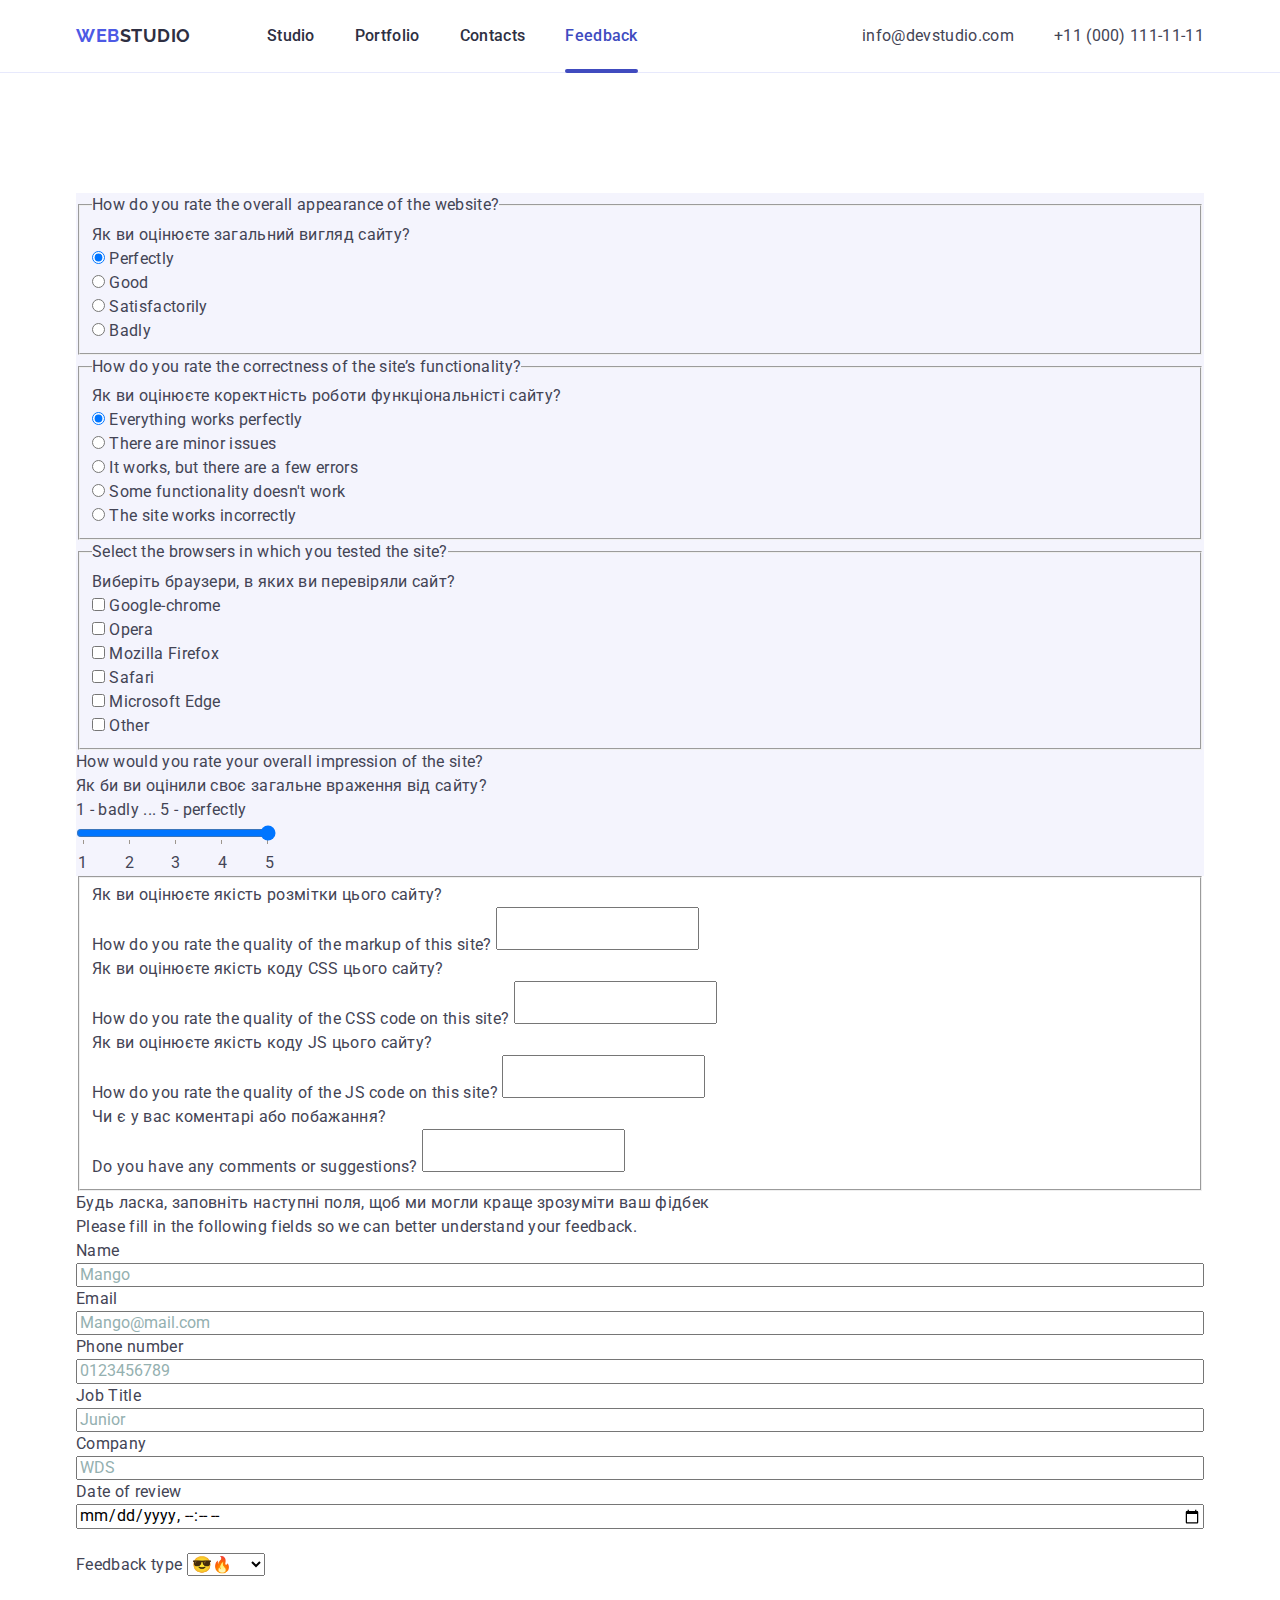
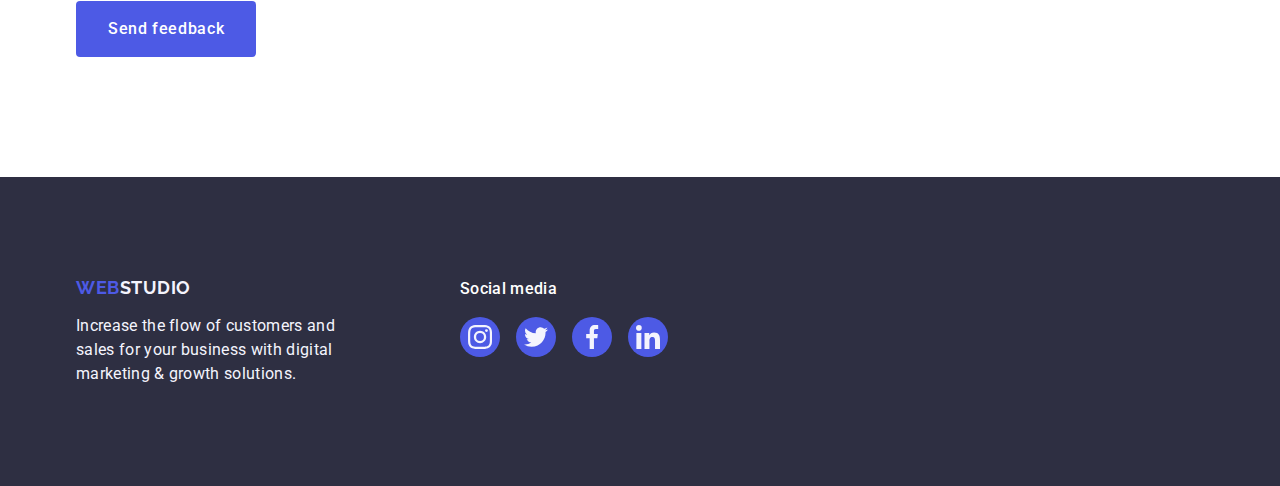
==== feedback.html @ 26a1ebe0 "fix" ====
<!DOCTYPE html>
<html lang="en">

<head>
    <meta charset="UTF-8">
    <meta name="viewport" content="width=device-width, initial-scale=1.0">
    <meta name="description"
        content="Welcome to our web studio, where creativity meets functionality. We specialize in crafting stunning websites, user-friendly interfaces, and effective digital solutions for businesses of all sizes. Let us bring your ideas to life and help you make a powerful impact online. Get in touch with us today!">

    <title>WEBSTUDIO</title>

    <link rel="preconnect" href="https://fonts.googleapis.com">
    <link rel="preconnect" href="https://fonts.gstatic.com" crossorigin>
    <link
        href="https://fonts.googleapis.com/css2?family=Raleway:ital,wght@0,700;1,700&family=Roboto:wght@400;500;700&display=swap"
        rel="stylesheet">

    <link rel="stylesheet" href="https://cdn.jsdelivr.net/npm/modern-normalize@2.0.0/modern-normalize.min.css">
    <link rel="stylesheet" href="./css/common.css">
    <link rel="stylesheet" href="./css/feedback.css">
</head>

<body>
    <div class="page-container">
        <header class="page-header">
            <div class="container">
                <div class="page-header-wrap">
                    <nav class="main-nav">
                        <a href="./index.html" class="link logo">
                            <span class="logo-accent">Web</span>Studio
                        </a>

                        <ul class="list site-nav">
                            <li><a href="./index.html" class="nav-link link ">Studio</a></li>

                            <li><a href="./index.html#portfolio" class="nav-link link">Portfolio</a></li>

                            <li><a href="./index.html#contacts" class="nav-link link">Contacts</a></li>

                            <li><a href="./feedback.html" class="nav-link link current">Feedback</a></li>
                        </ul>
                    </nav>

                    <ul class="list contacts-list">
                        <li>
                            <a href="mailto:info@devstudio.com" target="_blank"
                                class="link contacts-link">info@devstudio.com</a>
                        </li>

                        <li>
                            <a href="tel:+110001111111" target="_blank" class="link contacts-link">+11 (000)
                                111-11-11</a>
                        </li>
                    </ul>
                </div>
            </div>
        </header>

        <main>
            <section class="feedback-section section">
                <div class="container">
                    <h1 class="visually-hidden">Feedback page</h1>

                    <form class="feedback-form" id="feedbackForm">

                        <div class="form-user-experience">
                            <fieldset>
                                <legend class="view-question"> How do you rate the overall appearance of the website?
                                </legend>

                                <p class="view-question">Як ви оцінюєте загальний вигляд сайту?</p>

                                <ul class="list">
                                    <li>
                                        <input type="radio" name="view" id="view-perfectly" value="perfectly" required
                                            checked>
                                        <label for="view-perfectly">Perfectly</label>
                                    </li>

                                    <li>
                                        <input type="radio" name="view" id="view-good" value="good" required>
                                        <label for="view-good">Good</label>
                                    </li>

                                    <li>
                                        <input type="radio" name="view" id="view-satisfactorily" value="satisfactorily"
                                            required>
                                        <label for="view-satisfactorily">Satisfactorily</label>
                                    </li>

                                    <li>
                                        <input type="radio" name="view" id="view-badly" value="badly" required>
                                        <label for="view-badly">Badly</label>
                                    </li>
                                </ul>

                            </fieldset>

                            <fieldset>
                                <legend class="functionality-question">How do you rate the correctness of the site’s
                                    functionality?
                                </legend>

                                <p class="functionality-question">Як ви оцінюєте коректність роботи функціональністі
                                    сайту?
                                </p>

                                <ul class="list">
                                    <li>
                                        <input type="radio" name="functionality" id="functionality-perfectly"
                                            value="perfectly" required checked>
                                        <label for="functionality-perfectly">Everything works perfectly</label>
                                    </li>

                                    <li>
                                        <input type="radio" name="functionality" id="functionality-minor" value="minor"
                                            required>
                                        <label for="functionality-minor">There are minor issues</label>
                                    </li>

                                    <li>
                                        <input type="radio" name="functionality" id="functionality-errors"
                                            value="errors" required>
                                        <label for="functionality-errors">It works, but there are a few errors</label>
                                    </li>

                                    <li>
                                        <input type="radio" name="functionality" id="functionality-incomplete"
                                            value="incomplete" required>
                                        <label for="functionality-incomplete">Some functionality doesn't work</label>
                                    </li>

                                    <li>
                                        <input type="radio" name="functionality" id="functionality-broken"
                                            value="broken" required>
                                        <label for="functionality-broken">The site works incorrectly</label>
                                    </li>
                                </ul>
                            </fieldset>

                            <fieldset>
                                <legend class="browsers">Select the browsers in which you tested the site?</legend>

                                <p class="browsers">Виберіть браузери, в яких ви перевіряли сайт?</p>

                                <ul class="list">
                                    <li>
                                        <input type="checkbox" name="browsers" id="browsers-google-chrome"
                                            value="google-chrome" required>
                                        <label for="browsers-google-chrome">Google-chrome</label>
                                    </li>

                                    <li>
                                        <input type="checkbox" name="browsers" id="browsers-opera" value="opera"
                                            required>
                                        <label for="browsers-opera">Opera</label>
                                    </li>

                                    <li>
                                        <input type="checkbox" name="browsers" id="browsers-mozilla-firefox"
                                            value="mozilla-firefox" required>
                                        <label for="browsers-mozilla-firefox">Mozilla Firefox</label>
                                    </li>

                                    <li>
                                        <input type="checkbox" name="browsers" id="browsers-safari" value="safari"
                                            required>
                                        <label for="browsers-safari">Safari</label>
                                    </li>

                                    <li>
                                        <input type="checkbox" name="browsers" id="browsers-microsoft-edge"
                                            value="microsoft-edge" required>
                                        <label for="browsers-microsoft-edge">Microsoft Edge</label>
                                    </li>

                                    <li>
                                        <input type="checkbox" name="browsers" id="browsers-other" value="other"
                                            required>
                                        <label for="browsers-other">Other</label>
                                    </li>
                                </ul>

                            </fieldset>

                            <div>
                                <p class="functionality-question">How would you rate your overall impression of the
                                    site?
                                </p>

                                <p class="functionality-question">Як би ви оцінили своє загальне враження від сайту?</p>

                                <label for="overall-impression">1 - badly ... 5 - perfectly</label>
                                <div class="overall-impression-box">
                                    <input class="overall-impression-input" type="range" name="overall-impression"
                                        id="overall-impression" min="1" max="5" value="5" step="1"
                                        list="overall-impression-range" required>

                                    <datalist class="overall-impression-list" id="overall-impression-range">
                                        <option value="1" label="1">
                                        <option value="2" label="2">
                                        <option value="3" label="3">
                                        <option value="4" label="4">
                                        <option value="5" label="5">
                                    </datalist>
                                </div>
                            </div>
                        </div>

                        <fieldset>
                            <ul class="list">
                                <li>
                                    <p class="markup-question">Як ви оцінюєте якість розмітки цього сайту?
                                    </p>

                                    <label for="html-quality">How do you rate the quality of the markup of this
                                        site?</label>
                                    <textarea name="html" id="html-quality"></textarea>
                                </li>

                                <li>
                                    <p class="style-question">Як ви оцінюєте якість коду CSS цього сайту?
                                    </p>

                                    <label for="css-quality">How do you rate the quality of the CSS code on this
                                        site?</label>
                                    <textarea name="css" id="css-quality"></textarea>
                                </li>

                                <li>
                                    <p class="js-question">Як ви оцінюєте якість коду JS цього сайту?
                                    </p>

                                    <label for="js-quality">How do you rate the quality of the JS code on this
                                        site?</label>
                                    <textarea name="js" id="js-quality"></textarea>
                                </li>

                                <li>
                                    <p class="comments-question">Чи є у вас коментарі або побажання?
                                    </p>

                                    <label for="comments-quality">Do you have any comments or suggestions?</label>
                                    <textarea name="comments" id="comments-quality"></textarea>
                                </li>
                            </ul>
                        </fieldset>

                        <div class="reviewer-box">
                            <p class="reviewer-title">Будь ласка, заповніть наступні поля, щоб ми могли краще
                                зрозуміти
                                ваш фідбек
                            </p>
                            <p class="reviewer-title">Please fill in the following fields so we can better
                                understand
                                your feedback.
                            </p>

                            <label for="reviewer-name">Name</label>
                            <input type="text" name="reviewer-name" id="reviewer-name" placeholder="Mango" />

                            <label for="reviewer-email">Email</label>
                            <input type="email" name="reviewer-email" id="reviewer-email"
                                placeholder="Mango@mail.com" />

                            <label for="reviewer-phone">Phone number</label>
                            <input type="tel" name="reviewer-phone" id="reviewer-phone" placeholder="0123456789" />

                            <label for="reviewer-job-title">Job Title</label>
                            <input type="text" name="reviewer-job-title" id="reviewer-job-title" placeholder="Junior" />

                            <label for="reviewer-company">Company</label>
                            <input type="text" name="reviewer-company" id="reviewer-company" placeholder="WDS" />

                            <label for="reviewer-date">Date of review</label>
                            <input type="datetime-local" name="reviewer-date" id="reviewer-date" />

                        </div>

                        <br>

                        <div>
                            <label for="feedback-type">Feedback type</label>

                            <select name="feedback-type" id="feedback-type">
                                <optgroup label="perfectly">
                                    <option value="5">😎🔥</option>
                                    <option value="4">😎</option>
                                </optgroup>

                                <optgroup label="neutral">
                                    <option value="3">🤔</option>
                                </optgroup>

                                <optgroup label="badly">
                                    <option value="2">😏</option>
                                    <option value="1">😏👀</option>
                                </optgroup>
                            </select>
                        </div>

                        <br>

                        <button class="button" type="submit">Send feedback</button>
                    </form>

                </div>
            </section>
        </main>

        <footer class="page-footer">
            <div class="container">
                <div class="footer-wrap">

                    <div class="footer-promo">
                        <a href="./index.html" class="link logo logo-inversion">
                            <span class="logo-accent">Web</span>Studio
                        </a>

                        <b class="footer-label">Increase the flow of customers and sales for your business with digital
                            marketing
                            &#38; growth
                            solutions.
                        </b>
                    </div>

                    <div>
                        <p class="footer-subtitle">Social media</p>

                        <ul class="social-links list">
                            <li class="social-item">
                                <a href="https://www.instagram.com/" class="social-link" aria-label="Go to Instagram"
                                    target="_blank" rel="noopener nofollow" title="Go to Instagram">
                                    <span class="visually-hidden">Go to Instagram</span>

                                    <svg width="24" height="24" class="social-icon">
                                        <use href="./imgs/icons.svg#icon-instagram"></use>
                                    </svg>
                                </a>
                            </li>

                            <li class="social-item">
                                <a href="https://x.com/" class="social-link" aria-label="Go to Twitter" target="_blank"
                                    rel="noopener nofollow" title="Go to Twitter">
                                    <span class="visually-hidden">Go to Twitter</span>

                                    <svg width="24" height="24" class="social-icon">
                                        <use href="./imgs/icons.svg#icon-twitter"></use>
                                    </svg>
                                </a>
                            </li>

                            <li class="social-item">
                                <a href="https://www.facebook.com/" class="social-link" aria-label="Go to Facebook"
                                    target="_blank" rel="noopener nofollow" title="Go to Facebook">
                                    <span class="visually-hidden">Go to Facebook</span>

                                    <svg width="24" height="24" class="social-icon">
                                        <use href="./imgs/icons.svg#icon-facebook"></use>
                                    </svg>
                                </a>
                            </li>

                            <li class="social-item">
                                <a href="https://www.linkedin.com/" class="social-link" aria-label="Go to Linkedin"
                                    target="_blank" rel="noopener nofollow" title="Go to Linkedin">
                                    <span class="visually-hidden">Go to Linkedin</span>

                                    <svg width="24" height="24" class="social-icon">
                                        <use href="./imgs/icons.svg#icon-linkedin"></use>
                                    </svg>
                                </a>
                            </li>
                        </ul>
                    </div>
                </div>
            </div>
        </footer>
    </div>

    <script>
        const form = document.getElementById('feedbackForm');

        form.addEventListener('submit', function (event) {
            event.preventDefault();

            const formData = new FormData(form);
            const data = { browsers: [] };


            formData.forEach((value, key) => {
                if (key === "browsers") {
                    data.browsers.push(value)

                    return
                }

                data[key] = value;
            });

            console.log(data);
        });
    </script>

</body>

</html>
---- css/common.css ----
:root {
  --primary-text-color: #434455;
  --secondary-text-color: #2e2f42;
  --light-text-color: #ffffff;
  --light-invercion-text: #f4f4fd;

  --primary-bg-color: #ffffff;
  --secondary-bg-color: #f4f4fd;
  --dark-bg-color: #2e2f42;
  --backdrop-bg: rgba(46, 47, 66, 0.4);
  --modal-bg: #fcfcfc;

  --accent-color: #4d5ae5;
  --accent-color-dark: #404bbf;
  --accent-color-socials: #31d0aa;

  --border-light-color: #e7e9fc;
  --border-slate-color: #8e8f99;

  --overlay-color: rgba(46, 47, 66, 0.7);

  --animation: 300ms ease-in-out;
}

html {
  scroll-behavior: smooth;
}

body {
  background-color: var(--primary-bg-color);

  color: var(--primary-text-color);
  font-family: "Roboto", sans-serif;
  line-height: 1.5;
  letter-spacing: 0.32px;
}

h1,
h2,
h3,
h4,
h5,
h6,
p {
  margin-top: 0;
  margin-bottom: 0;
}

ul,
ol {
  margin-top: 0;
  margin-bottom: 0;
  padding-left: 0;
}

img {
  display: block;
  max-width: 100%;
}

button {
  color: currentColor;

  cursor: pointer;
}

main {
  flex-grow: 1;
}

textarea {
  resize: none;
}

.page-container {
  display: flex;
  flex-direction: column;
  height: 100vh;
}

.visually-hidden {
  position: absolute;
  white-space: nowrap;
  width: 1px;
  height: 1px;
  overflow: hidden;
  border: 0;
  padding: 0;
  clip: rect(0 0 0 0);
  clip-path: inset(50%);
  margin: -1px;
}

.container {
  max-width: 1158px;
  padding-left: 15px;
  padding-right: 15px;
  margin-left: auto;
  margin-right: auto;
}

.section {
  padding-top: 120px;
  padding-bottom: 120px;
}

.list {
  list-style-type: none;
}

.link {
  color: currentColor;
  text-decoration: none;
}

.section-title {
  margin-bottom: 72px;

  color: var(--secondary-text-color);
  text-align: center;
  font-size: 36px;
  font-weight: 700;
  line-height: 1.11;
  letter-spacing: 0.72px;
}

.subtitle {
  margin-bottom: 8px;

  color: var(--secondary-text-color);
  font-size: 20px;
  font-weight: 500;
  line-height: 1.2;
  letter-spacing: 0.4px;
}

.logo {
  font-family: "Raleway", sans-serif;
  font-size: 18px;
  font-weight: 700;
  line-height: 1.17;
  letter-spacing: 0.54px;
  text-transform: uppercase;
}

.logo.logo-inversion {
  color: var(--light-invercion-text);
}

.logo-accent {
  color: var(--accent-color);
}

.button {
  padding: 16px 32px;
  border: none;
  border-radius: 4px;
  min-width: 169px;

  background-color: var(--accent-color);

  color: var(--light-text-color);
  font-weight: 500;
  line-height: 1.5;
  letter-spacing: 0.64px;

  transition: background-color var(--animation);
}

.button:hover,
.button:focus {
  background-color: var(--accent-color-dark);
}

/* header */

.page-header {
  border-bottom: 1px solid var(--border-light-color);
}

.page-header-wrap {
  display: flex;
  align-items: center;
}

.page-header-wrap .link {
  display: block;
  padding-top: 24px;
  padding-bottom: 24px;
}

.main-nav {
  display: flex;
  align-items: center;

  color: var(--secondary-text-color);
  font-weight: 500;
}

.site-nav {
  display: flex;
  gap: 40px;
  margin-left: 76px;
}

.current {
  position: relative;
}

.current::after {
  position: absolute;
  top: calc(100% - 3px);
  left: 0;

  content: "";
  display: inline-block;
  width: 100%;
  height: 4px;

  background-color: var(--accent-color-dark);
  border-radius: 2px;
}

.nav-link {
  transition: color var(--animation);
}

.nav-link:hover,
.nav-link:focus {
  color: var(--accent-color-dark);
}

.nav-link.current {
  color: var(--accent-color-dark);
}

.contacts-list {
  display: flex;
  align-items: center;
  margin-left: auto;
  column-gap: 40px;
}

.contacts-link {
  transition: color var(--animation);
}

.contacts-link:hover,
.contacts-link:focus {
  color: var(--accent-color-dark);
}

/* /header */

/* page-footer */

.page-footer {
  padding-top: 100px;
  padding-bottom: 100px;
  background-color: var(--dark-bg-color);
}

.footer-wrap {
  display: flex;
  column-gap: 120px;
}

.footer-promo {
  display: flex;
  flex-direction: column;
  row-gap: 16px;
  width: 264px;
}

.footer-label {
  color: var(--light-invercion-text);
  font-weight: 400;
}

.footer-subtitle {
  margin-bottom: 16px;

  color: var(--primary-bg-color);
  font-weight: 500;
}

.page-footer .social-links {
  column-gap: 16px;
}

/* /page-footer */

/* social */
.social-links {
  display: flex;
  justify-content: center;
  flex-wrap: wrap;
  gap: 24px;
}

.social-link {
  display: inline-flex;
  justify-content: center;
  align-items: center;
  width: 40px;
  height: 40px;
  border-radius: 50%;

  color: var(--light-invercion-text);

  background-color: var(--accent-color);

  transition: background-color var(--animation);
}

.social-links a.social-link:hover,
.social-links a.social-link:focus {
  background-color: var(--accent-color-socials);
}

.social-icon {
  fill: currentColor;
}

/* /social */

/* backdrop and modal*/
.backdrop {
  position: fixed;
  top: 0;
  left: 0;
  z-index: 100;

  width: 100%;
  height: 100%;

  background: var(--backdrop-bg);

  visibility: hidden;
  pointer-events: none;
  opacity: 0;
  transition: visibility var(--animation), opacity var(--animation);
}

.backdrop.is-open {
  visibility: visible;
  opacity: 1;
  pointer-events: auto;
}

.backdrop.is-open .modal {
  transform: translate(-50%, -50%) scale(1);
}

.modal {
  position: absolute;
  top: 50%;
  left: 50%;

  min-width: 408px;
  /* min-height: 584px; */
  min-height: 90%;
  overflow-y: auto;

  background-color: var(--modal-bg);
  border-radius: 4px;
  box-shadow: 0px 2px 1px 0px rgba(0, 0, 0, 0.2),
    0px 1px 3px 0px rgba(0, 0, 0, 0.12), 0px 1px 1px 0px rgba(0, 0, 0, 0.14);

  transform: translate(-50%, -50%) scale(1.25);
  transition: transform var(--animation);
}

.close-modal-btn {
  position: absolute;
  top: 24px;
  right: 24px;

  display: flex;
  justify-content: center;
  align-items: center;
  padding: 0;
  width: 24px;
  height: 24px;

  border: 1px solid var(--border-light-color);
  border-radius: 50%;
  background-color: rgba(0, 0, 0, 0.1);

  transition: border-color var(--animation), background-color var(--animation),
    fill var(--animation);
}

.close-modal-btn:hover,
.close-modal-btn:focus {
  border-color: transparent;
  background-color: var(--accent-color-dark);
  fill: var(--light-text-color);
}

/* /backdrop and modal*/
---- css/feedback.css ----
.form-user-experience {
  background-color: var(--secondary-bg-color);
}

.overall-impression-box {
  width: 200px;
}

.overall-impression-input {
  display: inline-block;
  width: 100%;
}

.overall-impression-list {
  display: flex;
  width: 100%;
  justify-content: space-between;
}

.reviewer-box {
  display: flex;
  flex-direction: column;
}

.reviewer-box input::placeholder {
  color: rgb(148, 176, 176);
}
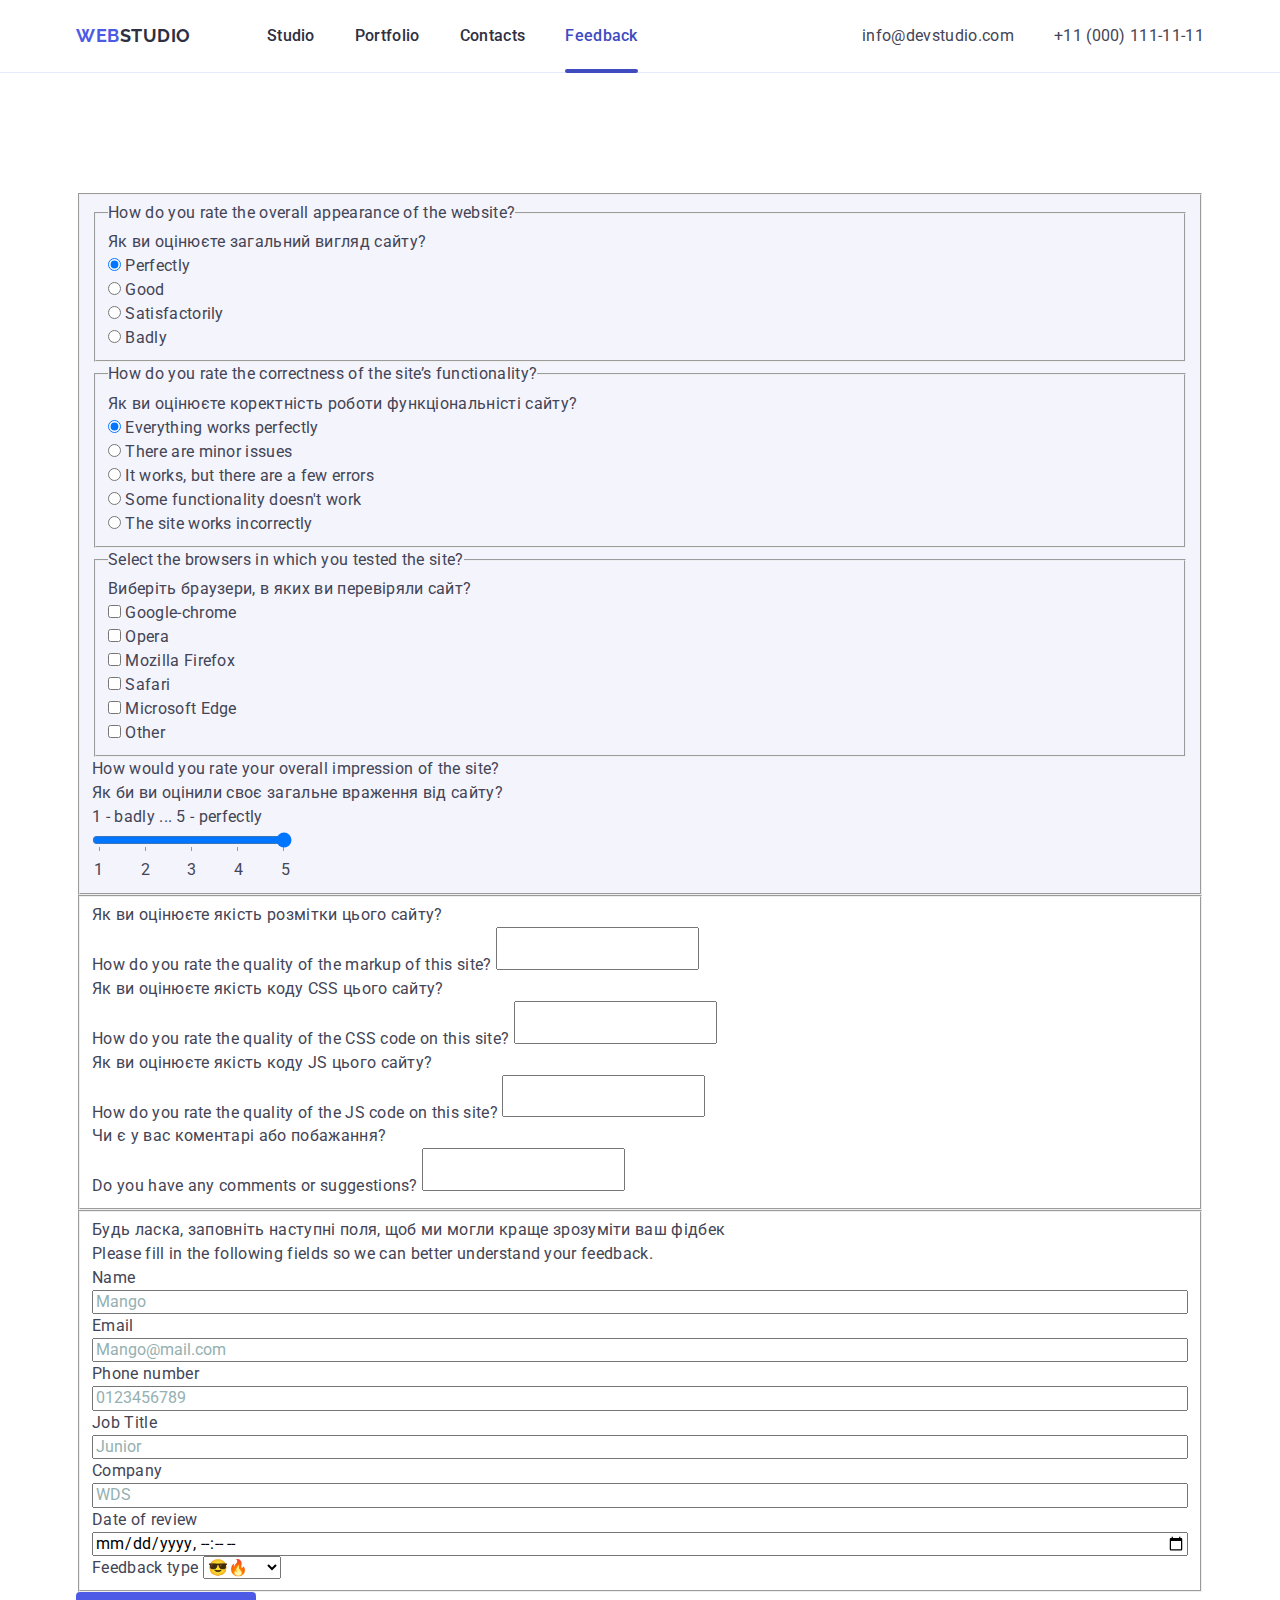
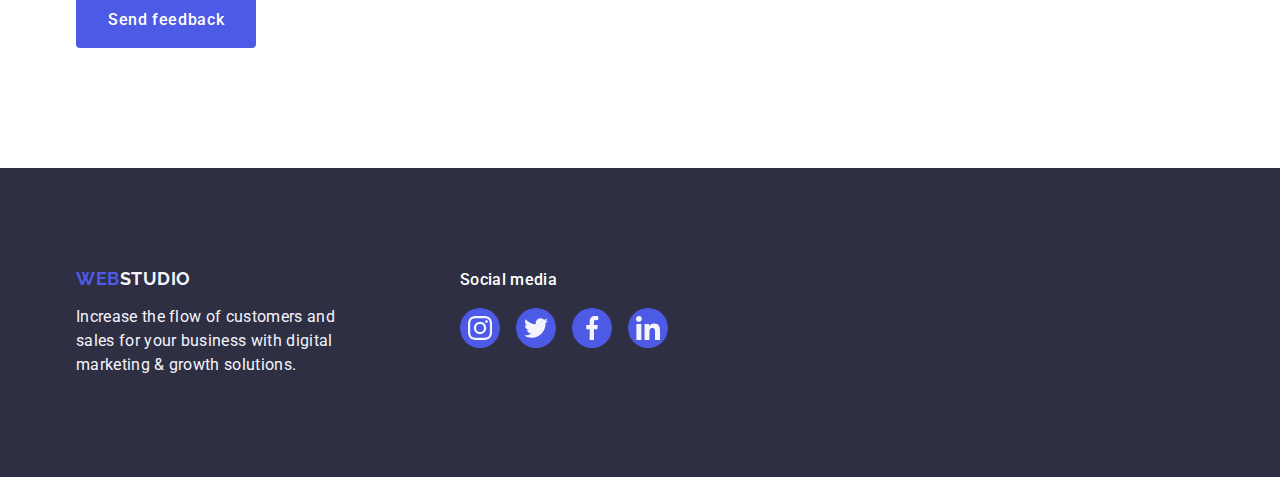
==== commit c1f76d64: "add fieldset" ====
--- a/feedback.html
+++ b/feedback.html
@@ -63,7 +63,7 @@
 
                     <form class="feedback-form" id="feedbackForm">
 
-                        <div class="form-user-experience">
+                        <fieldset class="form-user-experience">
                             <fieldset>
                                 <legend class="view-question"> How do you rate the overall appearance of the website?
                                 </legend>
@@ -194,7 +194,7 @@
                                 <div class="overall-impression-box">
                                     <input class="overall-impression-input" type="range" name="overall-impression"
                                         id="overall-impression" min="1" max="5" value="5" step="1"
-                                        list="overall-impression-range" required>
+                                        list="overall-impression-range">
 
                                     <datalist class="overall-impression-list" id="overall-impression-range">
                                         <option value="1" label="1">
@@ -205,9 +205,9 @@
                                     </datalist>
                                 </div>
                             </div>
-                        </div>
-
-                        <fieldset>
+                        </fieldset>
+
+                        <fieldset class="form-technical-experience">
                             <ul class="list">
                                 <li>
                                     <p class="markup-question">Як ви оцінюєте якість розмітки цього сайту?
@@ -246,60 +246,59 @@
                             </ul>
                         </fieldset>
 
-                        <div class="reviewer-box">
-                            <p class="reviewer-title">Будь ласка, заповніть наступні поля, щоб ми могли краще
-                                зрозуміти
-                                ваш фідбек
-                            </p>
-                            <p class="reviewer-title">Please fill in the following fields so we can better
-                                understand
-                                your feedback.
-                            </p>
-
-                            <label for="reviewer-name">Name</label>
-                            <input type="text" name="reviewer-name" id="reviewer-name" placeholder="Mango" />
-
-                            <label for="reviewer-email">Email</label>
-                            <input type="email" name="reviewer-email" id="reviewer-email"
-                                placeholder="Mango@mail.com" />
-
-                            <label for="reviewer-phone">Phone number</label>
-                            <input type="tel" name="reviewer-phone" id="reviewer-phone" placeholder="0123456789" />
-
-                            <label for="reviewer-job-title">Job Title</label>
-                            <input type="text" name="reviewer-job-title" id="reviewer-job-title" placeholder="Junior" />
-
-                            <label for="reviewer-company">Company</label>
-                            <input type="text" name="reviewer-company" id="reviewer-company" placeholder="WDS" />
-
-                            <label for="reviewer-date">Date of review</label>
-                            <input type="datetime-local" name="reviewer-date" id="reviewer-date" />
-
-                        </div>
-
-                        <br>
-
-                        <div>
-                            <label for="feedback-type">Feedback type</label>
-
-                            <select name="feedback-type" id="feedback-type">
-                                <optgroup label="perfectly">
-                                    <option value="5">😎🔥</option>
-                                    <option value="4">😎</option>
-                                </optgroup>
-
-                                <optgroup label="neutral">
-                                    <option value="3">🤔</option>
-                                </optgroup>
-
-                                <optgroup label="badly">
-                                    <option value="2">😏</option>
-                                    <option value="1">😏👀</option>
-                                </optgroup>
-                            </select>
-                        </div>
-
-                        <br>
+                        <fieldset class="form-contact-info">
+                            <div class="reviewer-box">
+                                <p class="reviewer-title">Будь ласка, заповніть наступні поля, щоб ми могли краще
+                                    зрозуміти
+                                    ваш фідбек
+                                </p>
+                                <p class="reviewer-title">Please fill in the following fields so we can better
+                                    understand
+                                    your feedback.
+                                </p>
+
+                                <label for="reviewer-name">Name</label>
+                                <input type="text" name="reviewer-name" id="reviewer-name" placeholder="Mango" />
+
+                                <label for="reviewer-email">Email</label>
+                                <input type="email" name="reviewer-email" id="reviewer-email"
+                                    placeholder="Mango@mail.com" />
+
+                                <label for="reviewer-phone">Phone number</label>
+                                <input type="tel" name="reviewer-phone" id="reviewer-phone" placeholder="0123456789" />
+
+                                <label for="reviewer-job-title">Job Title</label>
+                                <input type="text" name="reviewer-job-title" id="reviewer-job-title"
+                                    placeholder="Junior" />
+
+                                <label for="reviewer-company">Company</label>
+                                <input type="text" name="reviewer-company" id="reviewer-company" placeholder="WDS" />
+
+                                <label for="reviewer-date">Date of review</label>
+                                <input type="datetime-local" name="reviewer-date" id="reviewer-date" />
+
+                            </div>
+
+                            <div>
+                                <label for="feedback-type">Feedback type</label>
+
+                                <select name="feedback-type" id="feedback-type">
+                                    <optgroup label="perfectly">
+                                        <option value="5">😎🔥</option>
+                                        <option value="4">😎</option>
+                                    </optgroup>
+
+                                    <optgroup label="neutral">
+                                        <option value="3">🤔</option>
+                                    </optgroup>
+
+                                    <optgroup label="badly">
+                                        <option value="2">😏</option>
+                                        <option value="1">😏👀</option>
+                                    </optgroup>
+                                </select>
+                            </div>
+                        </fieldset>
 
                         <button class="button" type="submit">Send feedback</button>
                     </form>
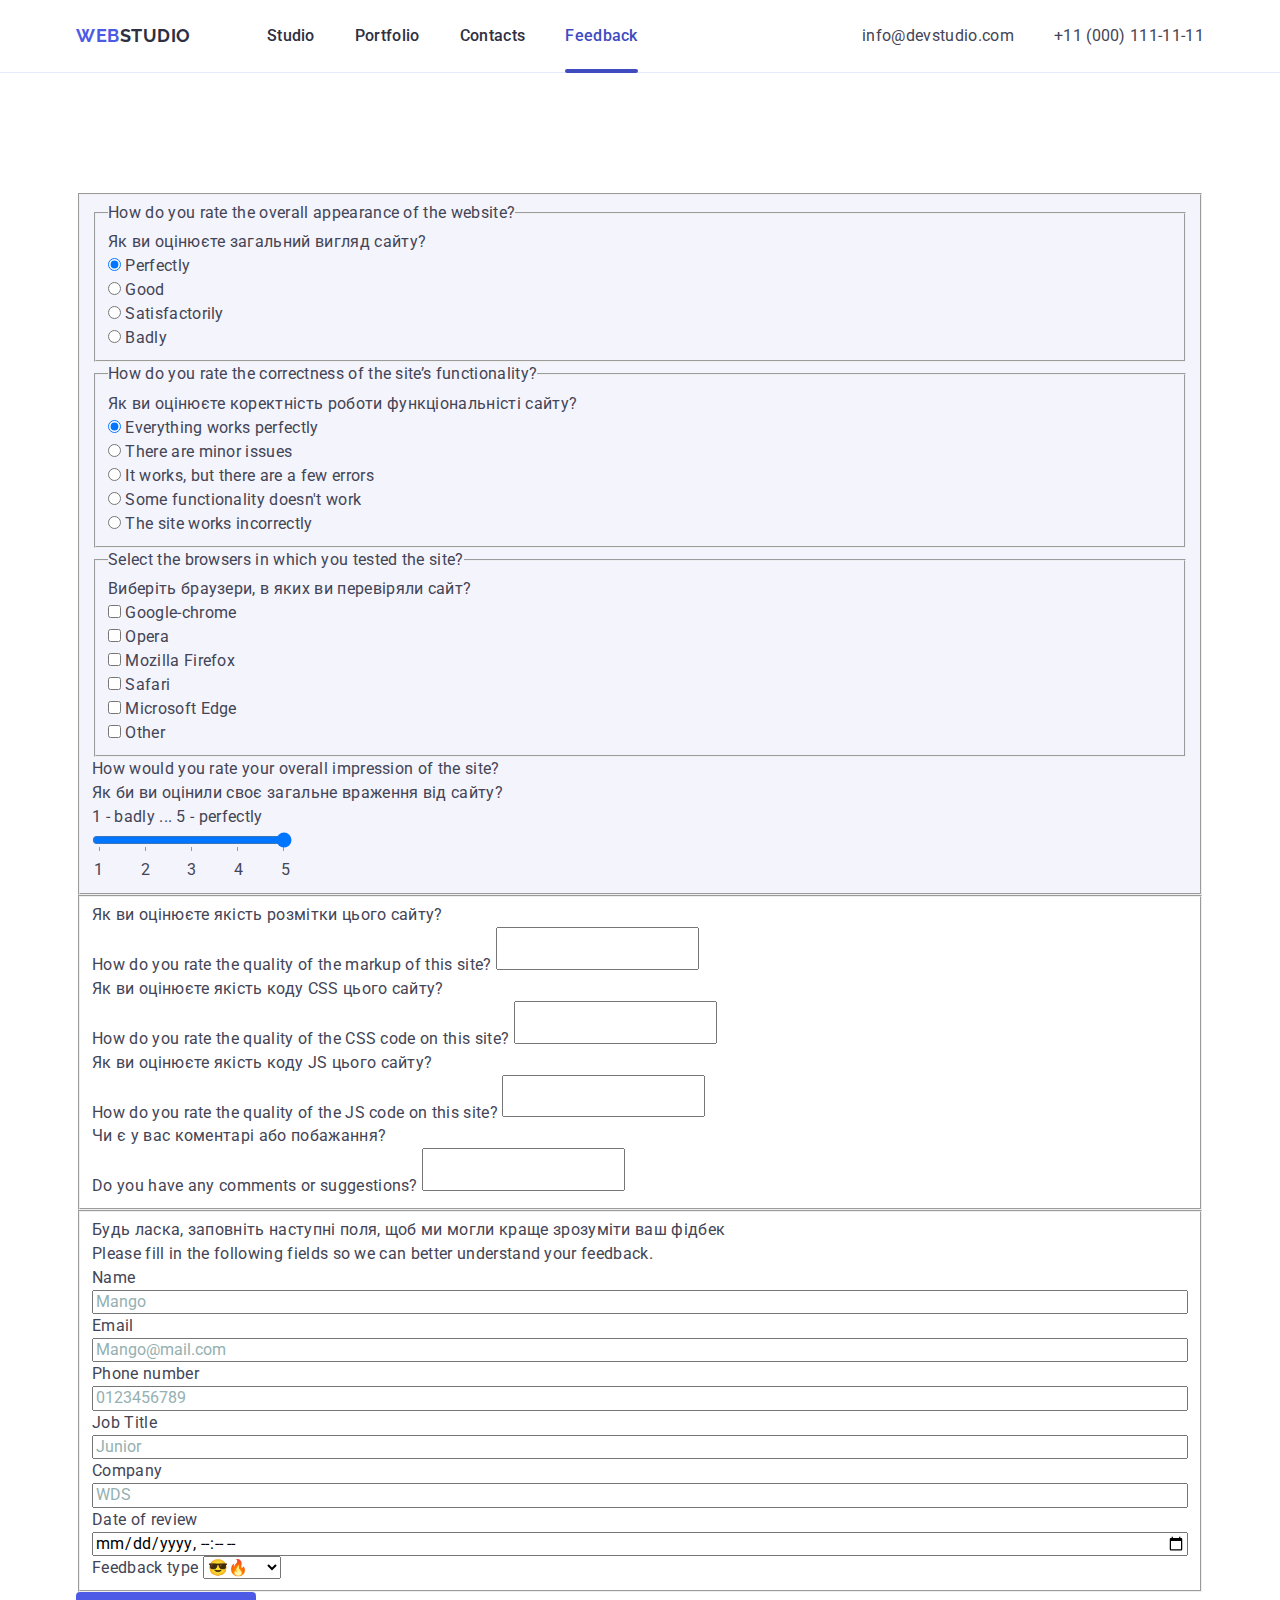
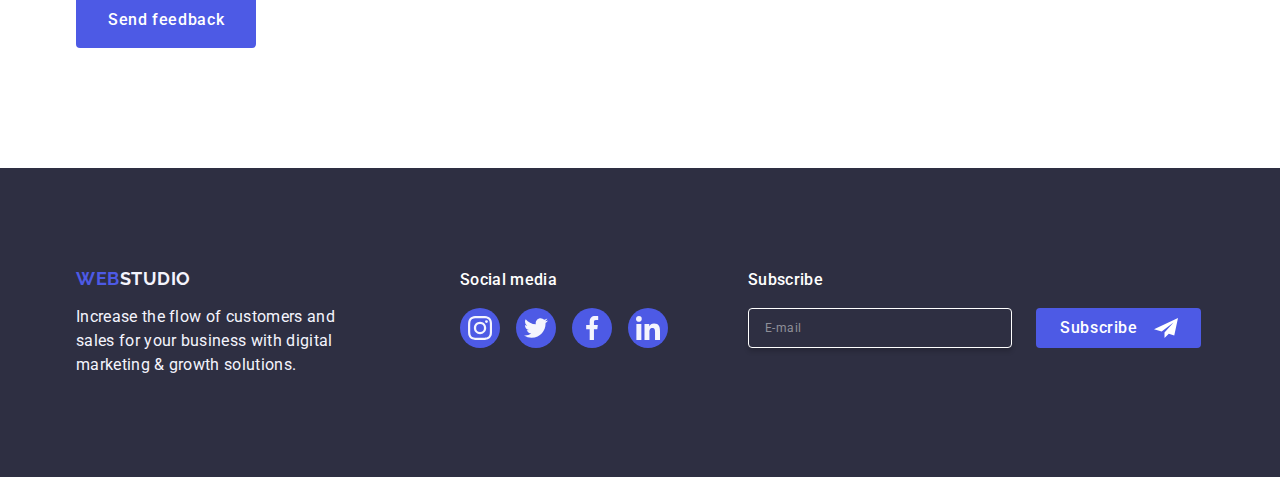
==== commit f12f2723: "add subscribe" ====
--- a/feedback.html
+++ b/feedback.html
@@ -62,7 +62,6 @@
                     <h1 class="visually-hidden">Feedback page</h1>
 
                     <form class="feedback-form" id="feedbackForm">
-
                         <fieldset class="form-user-experience">
                             <fieldset>
                                 <legend class="view-question"> How do you rate the overall appearance of the website?
@@ -302,7 +301,6 @@
 
                         <button class="button" type="submit">Send feedback</button>
                     </form>
-
                 </div>
             </section>
         </main>
@@ -310,7 +308,6 @@
         <footer class="page-footer">
             <div class="container">
                 <div class="footer-wrap">
-
                     <div class="footer-promo">
                         <a href="./index.html" class="link logo logo-inversion">
                             <span class="logo-accent">Web</span>Studio
@@ -323,7 +320,7 @@
                         </b>
                     </div>
 
-                    <div>
+                    <div class="footer-social">
                         <p class="footer-subtitle">Social media</p>
 
                         <ul class="social-links list">
@@ -372,6 +369,21 @@
                             </li>
                         </ul>
                     </div>
+
+                    <div class="footer-subscribe">
+                        <p class="footer-subtitle">Subscribe</p>
+
+                        <form name="subscribe-form" class="subscribe-form">
+                            <input type="email" class="subscribe-input" placeholder="E-mail">
+
+                            <button type="submit" class="button subscribe-btn">Subscribe
+                                <svg class="subscribe-icon" width="24" height="24">
+                                    <use href="./imgs/icons.svg#icon-arrow"></use>
+                                </svg>
+                            </button>
+                        </form>
+
+                    </div>
                 </div>
             </div>
         </footer>
--- a/css/common.css
+++ b/css/common.css
@@ -3,6 +3,7 @@
   --secondary-text-color: #2e2f42;
   --light-text-color: #ffffff;
   --light-invercion-text: #f4f4fd;
+  --slate-text-color: #8e8f99;
 
   --primary-bg-color: #ffffff;
   --secondary-bg-color: #f4f4fd;
@@ -16,10 +17,11 @@
 
   --border-light-color: #e7e9fc;
   --border-slate-color: #8e8f99;
+  --border-dark: rgba(46, 47, 66, 0.4);
 
   --overlay-color: rgba(46, 47, 66, 0.7);
 
-  --animation: 300ms ease-in-out;
+  --animation: 250ms cubic-bezier(0.4, 0, 0.2, 1);
 }
 
 html {
@@ -262,7 +264,6 @@
 
 .footer-wrap {
   display: flex;
-  column-gap: 120px;
 }
 
 .footer-promo {
@@ -270,6 +271,7 @@
   flex-direction: column;
   row-gap: 16px;
   width: 264px;
+  margin-right: 120px;
 }
 
 .footer-label {
@@ -284,8 +286,50 @@
   font-weight: 500;
 }
 
+.footer-social {
+  margin-right: 80px;
+}
+
 .page-footer .social-links {
   column-gap: 16px;
+}
+
+.subscribe-form {
+  display: flex;
+  column-gap: 24px;
+}
+
+.subscribe-input {
+  width: 264px;
+  height: 40px;
+  padding: 8px 16px;
+  border-radius: 4px;
+  border: 1px solid var(--light-text-color);
+
+  color: var(--light-text-color);
+  font-size: 12px;
+  line-height: 2;
+  letter-spacing: 0.48px;
+
+  background-color: var(--dark-bg-color);
+  box-shadow: 0px 4px 4px 0px rgba(0, 0, 0, 0.15);
+}
+
+.subscribe-input::placeholder {
+  color: var(--slate-text-color);
+}
+
+.subscribe-btn {
+  display: flex;
+  align-items: center;
+  column-gap: 16px;
+  padding: 8px 24px;
+  width: 165px;
+  min-width: auto;
+}
+
+.subscribe-icon {
+  flex-shrink: 0;
 }
 
 /* /page-footer */
@@ -357,9 +401,9 @@
   top: 50%;
   left: 50%;
 
-  min-width: 408px;
-  /* min-height: 584px; */
-  min-height: 90%;
+  padding: 72px 24px 24px;
+  max-width: 408px;
+  max-height: 90%;
   overflow-y: auto;
 
   background-color: var(--modal-bg);
@@ -383,7 +427,7 @@
   width: 24px;
   height: 24px;
 
-  border: 1px solid var(--border-light-color);
+  border: 1px solid var(--border-slate-color);
   border-radius: 50%;
   background-color: rgba(0, 0, 0, 0.1);
 
@@ -399,3 +443,165 @@
 }
 
 /* /backdrop and modal*/
+
+/* order form*/
+
+.order-form-title {
+  display: inline-block;
+  width: 100%;
+  margin-bottom: 16px;
+
+  color: var(--secondary-text-color);
+  text-align: center;
+  font-weight: 500;
+}
+
+.order-form {
+  display: flex;
+  flex-direction: column;
+}
+
+.order-inputs-box {
+  margin-bottom: 16px;
+}
+
+.form-label-box {
+  display: block;
+
+  color: var(--slate-text-color);
+  font-size: 12px;
+  line-height: 1.17;
+  letter-spacing: 0.48px;
+}
+
+.form-label-box:not(:last-child) {
+  margin-bottom: 8px;
+}
+
+.form-label {
+  display: inline-block;
+  margin-bottom: 4px;
+}
+
+.form-input {
+  display: flex;
+  flex-direction: column;
+
+  padding: 8px 16px 8px 38px;
+  width: 100%;
+  height: 40px;
+  border-radius: 4px;
+  border: 1px solid var(--border-dark);
+
+  transition: border-color var(--animation), color var(--animation);
+}
+
+.form-textarea {
+  display: flex;
+  flex-direction: column;
+  padding: 8px 16px;
+  width: 100%;
+  height: 120px;
+
+  line-height: 1.17;
+  letter-spacing: 0.48px;
+
+  border-radius: 4px;
+  border: 1px solid var(--border-dark);
+
+  resize: none;
+
+  transition: border-color var(--animation), color var(--animation);
+}
+
+.form-textarea::placeholder {
+  color: var(--backdrop-bg);
+}
+
+.form-input:focus,
+.form-textarea:focus {
+  outline: none;
+  border-color: var(--accent-color);
+
+  color: var(--accent-color);
+}
+
+.input-wrap {
+  position: relative;
+
+  display: block;
+}
+
+.order-form-icon {
+  position: absolute;
+  top: 50%;
+  left: 16px;
+  transform: translateY(-50%);
+
+  fill: currentColor;
+
+  transition: color var(--animation);
+}
+
+.form-input:focus ~ .order-form-icon {
+  color: var(--accent-color);
+}
+
+.policy-label {
+  display: flex;
+  align-items: center;
+  margin-bottom: 24px;
+
+  color: var(--slate-text-color);
+  font-size: 12px;
+  line-height: 1.17;
+  letter-spacing: 0.48px;
+}
+
+.policy-input {
+  position: absolute;
+  appearance: none;
+}
+
+.policy-checkbox {
+  flex-shrink: 0;
+  margin-right: 8px;
+
+  width: 16px;
+  height: 16px;
+  border: 1px solid var(--border-dark);
+  border-radius: 2px;
+}
+
+.policy-checkbox-icon {
+  display: none;
+
+  fill: var(--light-text-color);
+}
+
+.policy-input:checked + .policy-checkbox > .policy-checkbox-icon {
+  display: block;
+}
+
+.policy-input:checked + .policy-checkbox {
+  border: transparent;
+  background-color: #404bbf;
+}
+
+.policy-input:focus + .policy-checkbox {
+  box-shadow: 0 0 0 2px rgba(0, 0, 255, 0.5);
+}
+
+.policy-link {
+  color: var(--accent-color);
+  font-size: 12px;
+  line-height: 1.33;
+  text-decoration-line: underline;
+}
+
+.order-submit-btn {
+  align-self: center;
+  width: 169px;
+}
+
+/* /order form*/
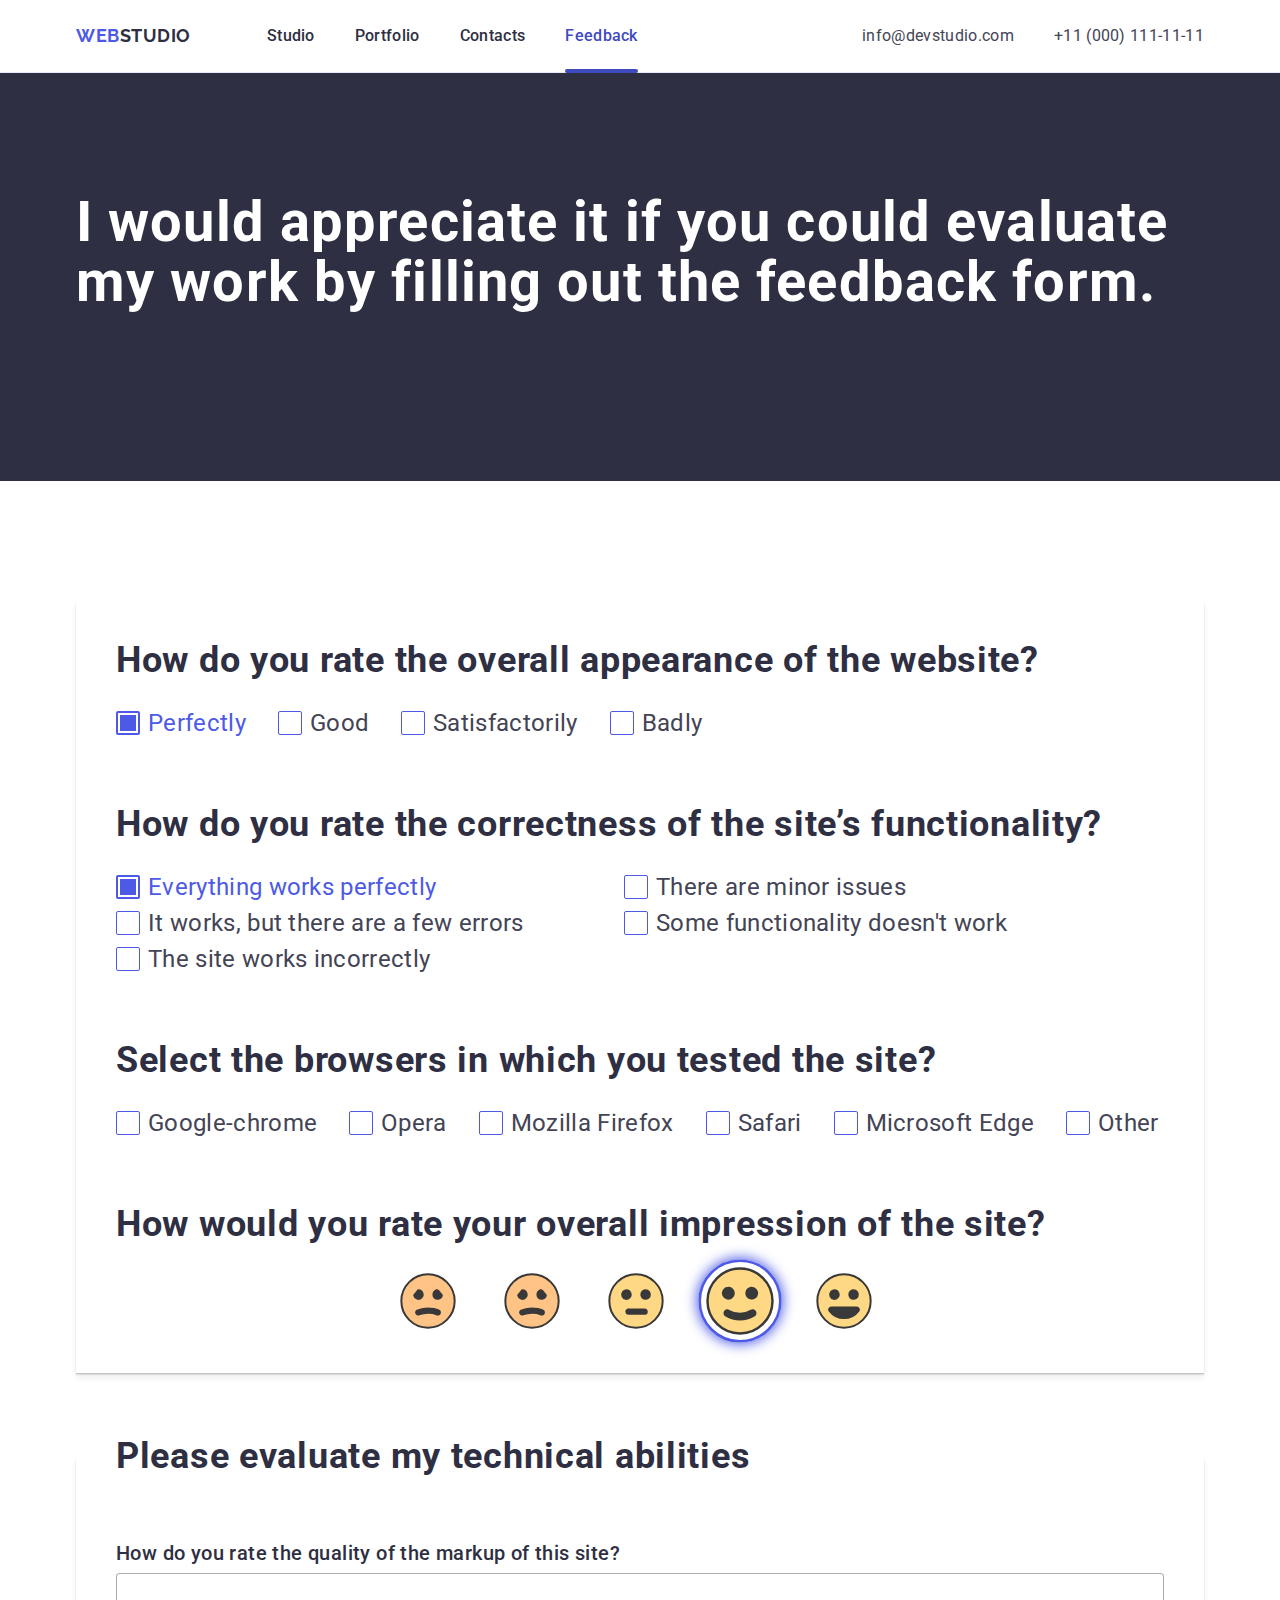
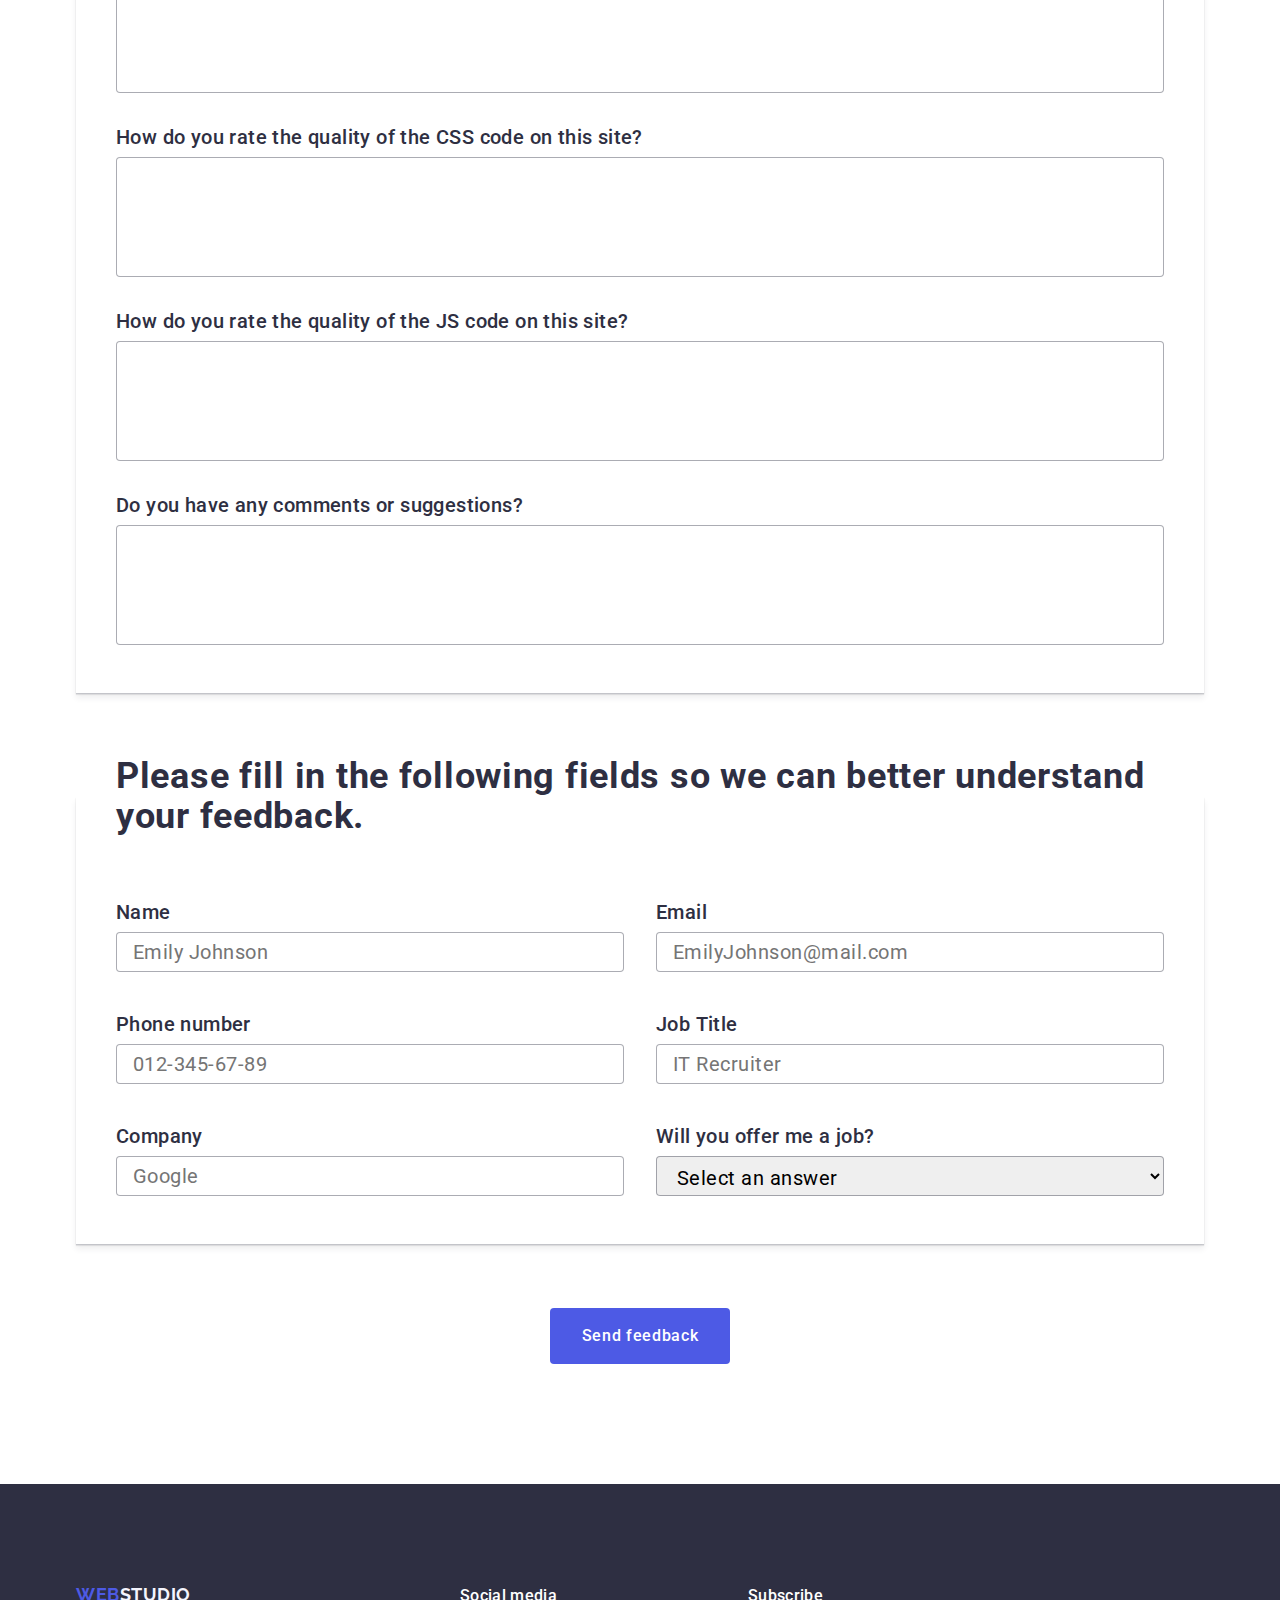
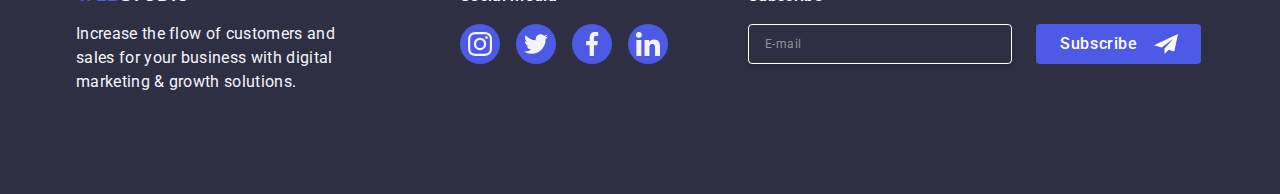
==== commit b62dc159: "add feedback form" ====
--- a/feedback.html
+++ b/feedback.html
@@ -57,249 +57,415 @@
         </header>
 
         <main>
+
             <section class="feedback-section section">
                 <div class="container">
-                    <h1 class="visually-hidden">Feedback page</h1>
+                    <h1 class="main-title">I would appreciate it if you could evaluate my work by
+                        filling out the
+                        feedback form.</h1>
+                </div>
+            </section>
+
+            <section class="feedback-form-section section">
+                <div class="container">
 
                     <form class="feedback-form" id="feedbackForm">
-                        <fieldset class="form-user-experience">
-                            <fieldset>
-                                <legend class="view-question"> How do you rate the overall appearance of the website?
+                        <fieldset class="feedback-user-experience fieldset-reset">
+                            <fieldset class="fieldset-reset fieldset-view">
+                                <!-- <p>Як ви оцінюєте загальний вигляд сайту?</p> -->
+                                <legend class="site-view-title section-title form-section-title"> How do you rate the
+                                    overall appearance of
+                                    the
+                                    website?
                                 </legend>
 
-                                <p class="view-question">Як ви оцінюєте загальний вигляд сайту?</p>
-
-                                <ul class="list">
-                                    <li>
-                                        <input type="radio" name="view" id="view-perfectly" value="perfectly" required
-                                            checked>
-                                        <label for="view-perfectly">Perfectly</label>
-                                    </li>
-
-                                    <li>
-                                        <input type="radio" name="view" id="view-good" value="good" required>
-                                        <label for="view-good">Good</label>
-                                    </li>
-
-                                    <li>
-                                        <input type="radio" name="view" id="view-satisfactorily" value="satisfactorily"
-                                            required>
-                                        <label for="view-satisfactorily">Satisfactorily</label>
-                                    </li>
-
-                                    <li>
-                                        <input type="radio" name="view" id="view-badly" value="badly" required>
-                                        <label for="view-badly">Badly</label>
+                                <ul class="site-view-list list">
+                                    <li>
+                                        <label class="site-view-wrap">
+                                            <input class="native-radio native-input-reset" type="radio" name="view"
+                                                value="perfectly" required checked>
+
+                                            <span class="radio-btn"></span>
+
+                                            <span class="site-view-label">Perfectly</span>
+                                        </label>
+                                    </li>
+
+                                    <li>
+                                        <label class="site-view-wrap">
+                                            <input class="native-radio native-input-reset" type="radio" name="view"
+                                                value="good" required>
+
+                                            <span class="radio-btn"></span>
+
+                                            <span class="site-view-label">Good</span>
+                                        </label>
+                                    </li>
+
+                                    <li>
+                                        <label class="site-view-wrap">
+                                            <input class="native-radio native-input-reset" type="radio" name="view"
+                                                value="satisfactorily" required>
+
+                                            <span class="radio-btn"></span>
+
+                                            <span class="site-view-label">Satisfactorily</span>
+                                        </label>
+                                    </li>
+
+                                    <li>
+                                        <label class="site-view-wrap">
+                                            <input class="native-radio native-input-reset" type="radio" name="view"
+                                                value="badly" required>
+
+                                            <span class="radio-btn"></span>
+
+                                            <span class="site-view-label">Badly</span>
+                                        </label>
                                     </li>
                                 </ul>
 
                             </fieldset>
 
-                            <fieldset>
-                                <legend class="functionality-question">How do you rate the correctness of the site’s
+                            <fieldset class="fieldset-reset fieldset-view">
+                                <!-- <p class="functionality-question">Як ви оцінюєте коректність роботи функціональністі
+                                    сайту?
+                                </p> -->
+                                <legend class="functionality-question section-title form-section-title">How do you rate
+                                    the correctness of
+                                    the site’s
                                     functionality?
                                 </legend>
 
-                                <p class="functionality-question">Як ви оцінюєте коректність роботи функціональністі
-                                    сайту?
-                                </p>
-
-                                <ul class="list">
-                                    <li>
-                                        <input type="radio" name="functionality" id="functionality-perfectly"
-                                            value="perfectly" required checked>
-                                        <label for="functionality-perfectly">Everything works perfectly</label>
-                                    </li>
-
-                                    <li>
-                                        <input type="radio" name="functionality" id="functionality-minor" value="minor"
-                                            required>
-                                        <label for="functionality-minor">There are minor issues</label>
-                                    </li>
-
-                                    <li>
-                                        <input type="radio" name="functionality" id="functionality-errors"
-                                            value="errors" required>
-                                        <label for="functionality-errors">It works, but there are a few errors</label>
-                                    </li>
-
-                                    <li>
-                                        <input type="radio" name="functionality" id="functionality-incomplete"
-                                            value="incomplete" required>
-                                        <label for="functionality-incomplete">Some functionality doesn't work</label>
-                                    </li>
-
-                                    <li>
-                                        <input type="radio" name="functionality" id="functionality-broken"
-                                            value="broken" required>
-                                        <label for="functionality-broken">The site works incorrectly</label>
+                                <ul class="site-view-list site-view-list-cols list">
+                                    <li>
+                                        <label class="site-view-wrap">
+                                            <input class="native-radio native-input-reset" type="radio"
+                                                name="functionality" value="perfectly" required checked>
+
+                                            <span class="radio-btn"></span>
+
+                                            <span class="site-view-label">Everything works perfectly</span>
+                                        </label>
+                                    </li>
+
+                                    <li>
+                                        <label class="site-view-wrap">
+                                            <input class="native-radio native-input-reset" type="radio"
+                                                name="functionality" value="minor" required>
+
+                                            <span class="radio-btn"></span>
+
+                                            <span class="site-view-label">There are minor issues</span>
+                                        </label>
+                                    </li>
+
+                                    <li>
+                                        <label class="site-view-wrap">
+                                            <input class="native-radio native-input-reset" type="radio"
+                                                name="functionality" value="errors" required>
+
+                                            <span class="radio-btn"></span>
+
+                                            <span class="site-view-label">It works, but there are a few errors</span>
+                                        </label>
+                                    </li>
+
+                                    <li>
+                                        <label class="site-view-wrap">
+                                            <input class="native-radio native-input-reset" type="radio"
+                                                name="functionality" value="incomplete" required>
+
+                                            <span class="radio-btn"></span>
+
+                                            <span class="site-view-label">Some functionality doesn't work</span>
+                                        </label>
+                                    </li>
+
+                                    <li>
+                                        <label class="site-view-wrap">
+                                            <input class="native-radio native-input-reset" type="radio"
+                                                name="functionality" value="broken" required>
+
+                                            <span class="radio-btn"></span>
+
+                                            <span class="site-view-label">The site works incorrectly</span>
+                                        </label>
                                     </li>
                                 </ul>
                             </fieldset>
 
-                            <fieldset>
-                                <legend class="browsers">Select the browsers in which you tested the site?</legend>
-
-                                <p class="browsers">Виберіть браузери, в яких ви перевіряли сайт?</p>
-
-                                <ul class="list">
-                                    <li>
-                                        <input type="checkbox" name="browsers" id="browsers-google-chrome"
-                                            value="google-chrome" required>
-                                        <label for="browsers-google-chrome">Google-chrome</label>
-                                    </li>
-
-                                    <li>
-                                        <input type="checkbox" name="browsers" id="browsers-opera" value="opera"
-                                            required>
-                                        <label for="browsers-opera">Opera</label>
-                                    </li>
-
-                                    <li>
-                                        <input type="checkbox" name="browsers" id="browsers-mozilla-firefox"
-                                            value="mozilla-firefox" required>
-                                        <label for="browsers-mozilla-firefox">Mozilla Firefox</label>
-                                    </li>
-
-                                    <li>
-                                        <input type="checkbox" name="browsers" id="browsers-safari" value="safari"
-                                            required>
-                                        <label for="browsers-safari">Safari</label>
-                                    </li>
-
-                                    <li>
-                                        <input type="checkbox" name="browsers" id="browsers-microsoft-edge"
-                                            value="microsoft-edge" required>
-                                        <label for="browsers-microsoft-edge">Microsoft Edge</label>
-                                    </li>
-
-                                    <li>
-                                        <input type="checkbox" name="browsers" id="browsers-other" value="other"
-                                            required>
-                                        <label for="browsers-other">Other</label>
+                            <fieldset class="fieldset-reset fieldset-view">
+                                <!-- <p class="browsers">Виберіть браузери, в яких ви перевіряли сайт?</p> -->
+                                <legend class="browsers section-title form-section-title">Select the browsers in which
+                                    you tested the site?
+                                </legend>
+
+                                <ul class="site-view-list list">
+
+                                    <li>
+                                        <label class="site-view-wrap">
+                                            <input class="native-checkbox native-input-reset" type="checkbox"
+                                                name="browsers" value="google-chrome">
+
+                                            <svg class="checkbox" width="16" height="16">
+                                                <use class="checkbox-icon" href="./imgs/icons.svg#icon-checkmark"></use>
+                                            </svg>
+
+                                            <span class="site-view-label">Google-chrome</span>
+                                        </label>
+                                    </li>
+
+                                    <li>
+                                        <label class="site-view-wrap">
+                                            <input class="native-checkbox native-input-reset" type="checkbox"
+                                                name="browsers" value="opera">
+
+                                            <svg class="checkbox" width="16" height="16">
+                                                <use class="checkbox-icon" href="./imgs/icons.svg#icon-checkmark"></use>
+                                            </svg>
+
+                                            <span class="site-view-label">Opera</span>
+                                        </label>
+                                    </li>
+
+                                    <li>
+                                        <label class="site-view-wrap">
+                                            <input class="native-checkbox native-input-reset" type="checkbox"
+                                                name="browsers" value="mozilla-firefox">
+
+                                            <svg class="checkbox" width="16" height="16">
+                                                <use class="checkbox-icon" href="./imgs/icons.svg#icon-checkmark"></use>
+                                            </svg>
+
+                                            <span class="site-view-label">Mozilla Firefox</span>
+                                        </label>
+                                    </li>
+
+                                    <li>
+                                        <label class="site-view-wrap">
+                                            <input class="native-checkbox native-input-reset" type="checkbox"
+                                                name="browsers" value="safari">
+
+                                            <svg class="checkbox" width="16" height="16">
+                                                <use class="checkbox-icon" href="./imgs/icons.svg#icon-checkmark"></use>
+                                            </svg>
+
+                                            <span class="site-view-label">Safari</span>
+                                        </label>
+                                    </li>
+
+                                    <li>
+                                        <label class="site-view-wrap">
+                                            <input class="native-checkbox native-input-reset" type="checkbox"
+                                                name="browsers" value="microsoft-edge">
+
+                                            <svg class="checkbox" width="16" height="16">
+                                                <use class="checkbox-icon" href="./imgs/icons.svg#icon-checkmark"></use>
+                                            </svg>
+
+                                            <span class="site-view-label">Microsoft Edge</span>
+                                        </label>
+                                    </li>
+
+                                    <li>
+                                        <label class="site-view-wrap">
+                                            <input class="native-checkbox native-input-reset" type="checkbox"
+                                                name="browsers" value="other">
+
+                                            <svg class="checkbox" width="16" height="16">
+                                                <use class="checkbox-icon" href="./imgs/icons.svg#icon-checkmark"></use>
+                                            </svg>
+
+                                            <span class="site-view-label">Other</span>
+                                        </label>
                                     </li>
                                 </ul>
-
                             </fieldset>
 
-                            <div>
-                                <p class="functionality-question">How would you rate your overall impression of the
+                            <fieldset class="fieldset-reset fieldset-view">
+                                <!-- <p class="functionality-question">Як би ви оцінили своє загальне враження від сайту?</p> -->
+                                <legend class="section-title form-section-title">How would you rate your overall
+                                    impression
+                                    of the
                                     site?
-                                </p>
-
-                                <p class="functionality-question">Як би ви оцінили своє загальне враження від сайту?</p>
-
-                                <label for="overall-impression">1 - badly ... 5 - perfectly</label>
-                                <div class="overall-impression-box">
-                                    <input class="overall-impression-input" type="range" name="overall-impression"
-                                        id="overall-impression" min="1" max="5" value="5" step="1"
-                                        list="overall-impression-range">
-
-                                    <datalist class="overall-impression-list" id="overall-impression-range">
-                                        <option value="1" label="1">
-                                        <option value="2" label="2">
-                                        <option value="3" label="3">
-                                        <option value="4" label="4">
-                                        <option value="5" label="5">
-                                    </datalist>
-                                </div>
-                            </div>
+                                </legend>
+
+                                <ul class="site-view-list site-view-list-smiles list">
+                                    <li>
+                                        <label class="site-view-wrap">
+                                            <input class="native-radio native-input-reset" type="radio" name="rating"
+                                                value="1" required>
+
+                                            <svg class="radio-smile" width="32" height="32">
+                                                <use href="./imgs/icons.svg#icon-one"></use>
+                                            </svg>
+                                        </label>
+                                    </li>
+
+                                    <li>
+                                        <label class="site-view-wrap">
+                                            <input class="native-radio native-input-reset" type="radio" name="rating"
+                                                value="2" required>
+
+                                            <svg class="radio-smile" width="32" height="32">
+                                                <use href="./imgs/icons.svg#icon-two"></use>
+                                            </svg>
+                                        </label>
+                                    </li>
+
+                                    <li>
+                                        <label class="site-view-wrap">
+                                            <input class="native-radio native-input-reset" type="radio" name="rating"
+                                                value="3" required>
+
+                                            <svg class="radio-smile" width="32" height="32">
+                                                <use href="./imgs/icons.svg#icon-three"></use>
+                                            </svg>
+                                        </label>
+                                    </li>
+
+                                    <li>
+                                        <label class="site-view-wrap">
+                                            <input class="native-radio native-input-reset" type="radio" name="rating"
+                                                value="4" required checked>
+
+                                            <svg class="radio-smile" width="32" height="32">
+                                                <use href="./imgs/icons.svg#icon-four"></use>
+                                            </svg>
+
+                                        </label>
+                                    </li>
+
+                                    <li>
+                                        <label class="site-view-wrap">
+                                            <input class="native-radio native-input-reset" type="radio" name="rating"
+                                                value="5" required>
+
+                                            <svg class="radio-smile" width="32" height="32">
+                                                <use href="./imgs/icons.svg#icon-five"></use>
+                                            </svg>
+
+                                        </label>
+                                    </li>
+                                </ul>
+
+                            </fieldset>
+
                         </fieldset>
 
-                        <fieldset class="form-technical-experience">
-                            <ul class="list">
+                        <fieldset class="feedback-technical-experience fieldset-reset">
+                            <legend class="site-view-title section-title form-section-title">Please evaluate
+                                my
+                                technical abilities
+                            </legend>
+
+                            <ul class="hard-skills-list list">
                                 <li>
-                                    <p class="markup-question">Як ви оцінюєте якість розмітки цього сайту?
-                                    </p>
-
-                                    <label for="html-quality">How do you rate the quality of the markup of this
-                                        site?</label>
-                                    <textarea name="html" id="html-quality"></textarea>
+                                    <label class="subtitle hard-skills-box">
+                                        <span class="hard-skills-desc">
+                                            How do you rate the
+                                            quality of the markup of this
+                                            site?
+                                        </span>
+
+                                        <textarea name="html" class="hard-skills-field"></textarea>
+                                    </label>
                                 </li>
 
                                 <li>
-                                    <p class="style-question">Як ви оцінюєте якість коду CSS цього сайту?
-                                    </p>
-
-                                    <label for="css-quality">How do you rate the quality of the CSS code on this
-                                        site?</label>
-                                    <textarea name="css" id="css-quality"></textarea>
+                                    <label class="subtitle hard-skills-box">
+                                        <span class="hard-skills-desc">
+                                            How do you rate the
+                                            quality of the CSS code on this
+                                            site?
+                                        </span>
+
+                                        <textarea name="css" class="hard-skills-field"></textarea>
+                                    </label>
                                 </li>
 
                                 <li>
-                                    <p class="js-question">Як ви оцінюєте якість коду JS цього сайту?
-                                    </p>
-
-                                    <label for="js-quality">How do you rate the quality of the JS code on this
-                                        site?</label>
-                                    <textarea name="js" id="js-quality"></textarea>
+                                    <label class="subtitle hard-skills-box">
+                                        <span class="hard-skills-desc">
+                                            How do you rate the
+                                            quality of the JS code on this
+                                            site?
+                                        </span>
+
+                                        <textarea name="js" class="hard-skills-field"></textarea>
+                                    </label>
                                 </li>
 
                                 <li>
-                                    <p class="comments-question">Чи є у вас коментарі або побажання?
-                                    </p>
-
-                                    <label for="comments-quality">Do you have any comments or suggestions?</label>
-                                    <textarea name="comments" id="comments-quality"></textarea>
+                                    <label class="subtitle hard-skills-box">
+                                        <span class="hard-skills-desc">
+                                            Do you have any comments or suggestions?
+                                        </span>
+
+                                        <textarea name="comments" class="hard-skills-field"></textarea>
+                                    </label>
                                 </li>
                             </ul>
                         </fieldset>
 
-                        <fieldset class="form-contact-info">
+                        <fieldset class="feedback-contact-info fieldset-reset">
+                            <legend class="site-view-title section-title form-section-title">Please fill in the
+                                following fields so we can better
+                                understand
+                                your feedback.
+                            </legend>
+
                             <div class="reviewer-box">
-                                <p class="reviewer-title">Будь ласка, заповніть наступні поля, щоб ми могли краще
-                                    зрозуміти
-                                    ваш фідбек
-                                </p>
-                                <p class="reviewer-title">Please fill in the following fields so we can better
-                                    understand
-                                    your feedback.
-                                </p>
-
-                                <label for="reviewer-name">Name</label>
-                                <input type="text" name="reviewer-name" id="reviewer-name" placeholder="Mango" />
-
-                                <label for="reviewer-email">Email</label>
-                                <input type="email" name="reviewer-email" id="reviewer-email"
-                                    placeholder="Mango@mail.com" />
-
-                                <label for="reviewer-phone">Phone number</label>
-                                <input type="tel" name="reviewer-phone" id="reviewer-phone" placeholder="0123456789" />
-
-                                <label for="reviewer-job-title">Job Title</label>
-                                <input type="text" name="reviewer-job-title" id="reviewer-job-title"
-                                    placeholder="Junior" />
-
-                                <label for="reviewer-company">Company</label>
-                                <input type="text" name="reviewer-company" id="reviewer-company" placeholder="WDS" />
-
-                                <label for="reviewer-date">Date of review</label>
-                                <input type="datetime-local" name="reviewer-date" id="reviewer-date" />
-
-                            </div>
-
-                            <div>
-                                <label for="feedback-type">Feedback type</label>
-
-                                <select name="feedback-type" id="feedback-type">
-                                    <optgroup label="perfectly">
-                                        <option value="5">😎🔥</option>
-                                        <option value="4">😎</option>
-                                    </optgroup>
-
-                                    <optgroup label="neutral">
-                                        <option value="3">🤔</option>
-                                    </optgroup>
-
-                                    <optgroup label="badly">
-                                        <option value="2">😏</option>
-                                        <option value="1">😏👀</option>
-                                    </optgroup>
-                                </select>
+                                <label class="subtitle reviewer-label">
+                                    <span class="reviewer-desc">Name</span>
+
+                                    <input class="reviewer-field" type="text" name="reviewer-name"
+                                        placeholder="Emily Johnson" />
+                                </label>
+
+                                <label class="subtitle reviewer-label">
+                                    <span class="reviewer-desc">Email</span>
+
+                                    <input class="reviewer-field" type="email" name="reviewer-email"
+                                        placeholder="EmilyJohnson@mail.com" />
+                                </label>
+
+                                <label class="subtitle reviewer-label">
+                                    <span class="reviewer-desc">Phone number</span>
+
+                                    <input class="reviewer-field" type="tel" name="reviewer-phone"
+                                        placeholder="012-345-67-89" />
+                                </label>
+
+                                <label class="subtitle reviewer-label">
+                                    <span class="reviewer-desc">Job Title</span>
+
+                                    <input class="reviewer-field" type="text" name="reviewer-job-title"
+                                        placeholder="IT Recruiter" />
+                                </label>
+
+                                <label class="subtitle reviewer-label">
+                                    <span class="reviewer-desc">Company</span>
+
+                                    <input class="reviewer-field" type="text" name="reviewer-company"
+                                        placeholder="Google" />
+                                </label>
+
+                                <label class="subtitle reviewer-label">
+                                    <span class="reviewer-desc">Will you offer me a job?</span>
+
+                                    <select name="jobOffer" class="reviewer-field">
+                                        <option value="">Select an answer</option>
+                                        <option value="yes">Yes, absolutely!</option>
+                                        <option value="maybe">Maybe, need to think about it.</option>
+                                        <option value="no">Unfortunately, no.</option>
+                                    </select>
+                                </label>
                             </div>
                         </fieldset>
 
-                        <button class="button" type="submit">Send feedback</button>
+                        <button class="button feedback-submit-btn" type="submit">Send feedback</button>
                     </form>
                 </div>
             </section>
--- a/css/common.css
+++ b/css/common.css
@@ -20,6 +20,8 @@
   --border-dark: rgba(46, 47, 66, 0.4);
 
   --overlay-color: rgba(46, 47, 66, 0.7);
+
+  --outline-color: rgb(0, 84, 217);
 
   --animation: 250ms cubic-bezier(0.4, 0, 0.2, 1);
 }
@@ -115,6 +117,15 @@
   text-decoration: none;
 }
 
+.main-title {
+  margin-bottom: 48px;
+
+  color: var(--light-text-color);
+  font-size: 56px;
+  line-height: 1.07;
+  letter-spacing: 1.12px;
+}
+
 .section-title {
   margin-bottom: 72px;
 
--- a/css/feedback.css
+++ b/css/feedback.css
@@ -1,27 +1,217 @@
-.form-user-experience {
-  background-color: var(--secondary-bg-color);
-}
-
-.overall-impression-box {
-  width: 200px;
-}
-
-.overall-impression-input {
-  display: inline-block;
+.fieldset-reset {
+  margin: 0;
+  padding: 0;
+  border: none;
+}
+
+.native-input-reset {
+  position: absolute;
+
+  appearance: none;
+}
+
+/* //-----/radio-----/// */
+
+.radio-btn {
+  display: block;
+  width: 24px;
+  height: 24px;
+  margin-right: 8px;
+  border-radius: 2px;
+  flex-shrink: 0;
+}
+
+.native-radio:focus + .radio-btn {
+  outline: 1px solid var(--outline-color);
+}
+
+.native-radio:not(:checked) + .radio-btn {
+  border: 1px solid var(--accent-color);
+}
+
+.native-radio:checked + .radio-btn {
+  border: 2px solid var(--accent-color);
+  background-color: var(--accent-color);
+  box-shadow: inset 0 0 0 2px var(--primary-bg-color);
+}
+
+.site-view-wrap {
+  display: flex;
+  align-items: center;
+}
+
+.native-radio:checked ~ .site-view-label {
+  color: var(--accent-color);
+}
+/* //-----/radio-----/// */
+
+/* //-----checkbox-----/// */
+
+.checkbox {
+  display: block;
+  width: 24px;
+  height: 24px;
+  margin-right: 8px;
+  border-radius: 2px;
+  border: 1px solid var(--accent-color);
+
+  flex-shrink: 0;
+
+  fill: var(--primary-bg-color);
+}
+
+.native-checkbox:focus + .checkbox {
+  outline: 1px solid var(--outline-color);
+}
+
+.native-checkbox:checked + .checkbox {
+  background-color: var(--accent-color);
+}
+
+.native-checkbox:not(:checked) + .checkbox > .checkbox-icon {
+  display: none;
+}
+
+.native-checkbox:checked + .checkbox > .checkbox-icon {
+  display: block;
+}
+
+.native-checkbox:checked ~ .site-view-label {
+  color: var(--accent-color);
+}
+
+/* //-----/checkbox-----/// */
+
+/* //-----radio-smile-----/// */
+
+.radio-smile {
+  display: block;
+  width: 64px;
+  height: 64px;
+  margin-right: 8px;
+  border-radius: 2px;
+  flex-shrink: 0;
+  stroke: #393939;
+}
+
+.native-radio:focus + .radio-smile {
+  outline: 1px solid var(--outline-color);
+}
+
+.native-radio:checked + .radio-smile {
+  border: 2px solid var(--accent-color);
+  border-radius: 50%;
+
+  box-shadow: 0 0 10px 1px var(--accent-color);
+
+  transform: scale(1.3);
+}
+
+/* //-----/radio-smile-----/// */
+
+.feedback-section {
+  background-color: var(--dark-bg-color);
+}
+
+.feedback-form {
+  display: flex;
+  flex-direction: column;
+}
+
+.feedback-user-experience,
+.feedback-technical-experience,
+.feedback-contact-info {
+  padding: 40px;
+  margin-bottom: 64px;
+
+  box-shadow: 0px 5px 6px 0px rgba(46, 47, 66, 0.08),
+    0px 1px 1px 0px rgba(46, 47, 66, 0.16),
+    0px 2px 1px 0px rgba(46, 47, 66, 0.08);
+}
+
+.fieldset-view:not(:last-child) {
+  margin-bottom: 64px;
+}
+
+.form-section-title {
+  margin-bottom: 24px;
+  text-align: left;
+}
+
+.site-view-list {
+  display: flex;
+  flex-wrap: wrap;
+  column-gap: 32px;
+
+  font-size: 24px;
+  white-space: nowrap;
+}
+
+.site-view-list-cols {
+  column-gap: normal;
+}
+
+.site-view-list-cols > li {
+  flex-basis: calc((100% - 32px) / 2);
+}
+
+.site-view-list-smiles {
+  justify-content: center;
+}
+
+.hard-skills-box {
+  display: flex;
+  flex-direction: column;
+}
+
+.hard-skills-list > li:not(:last-child) {
+  margin-bottom: 32px;
+}
+
+.hard-skills-desc {
+  margin-bottom: 8px;
+}
+
+.hard-skills-field {
+  padding: 8px 16px;
   width: 100%;
-}
-
-.overall-impression-list {
-  display: flex;
+  height: 120px;
+
+  line-height: 1.17;
+  letter-spacing: 0.48px;
+
+  border-radius: 4px;
+  border: 1px solid var(--border-dark);
+}
+
+.reviewer-box {
+  display: flex;
+  flex-wrap: wrap;
+  gap: 32px;
+}
+
+.reviewer-label {
+  display: flex;
+  flex-direction: column;
+  flex-basis: calc((100% - 32px) / 2);
+}
+
+.reviewer-desc {
+  margin-bottom: 8px;
+}
+
+.reviewer-field {
+  padding: 8px 16px;
   width: 100%;
-  justify-content: space-between;
-}
-
-.reviewer-box {
-  display: flex;
-  flex-direction: column;
-}
-
-.reviewer-box input::placeholder {
-  color: rgb(148, 176, 176);
-}
+  height: 40px;
+
+  line-height: 1.17;
+  letter-spacing: 0.48px;
+
+  border-radius: 4px;
+  border: 1px solid var(--border-dark);
+}
+
+.feedback-submit-btn {
+  align-self: center;
+}
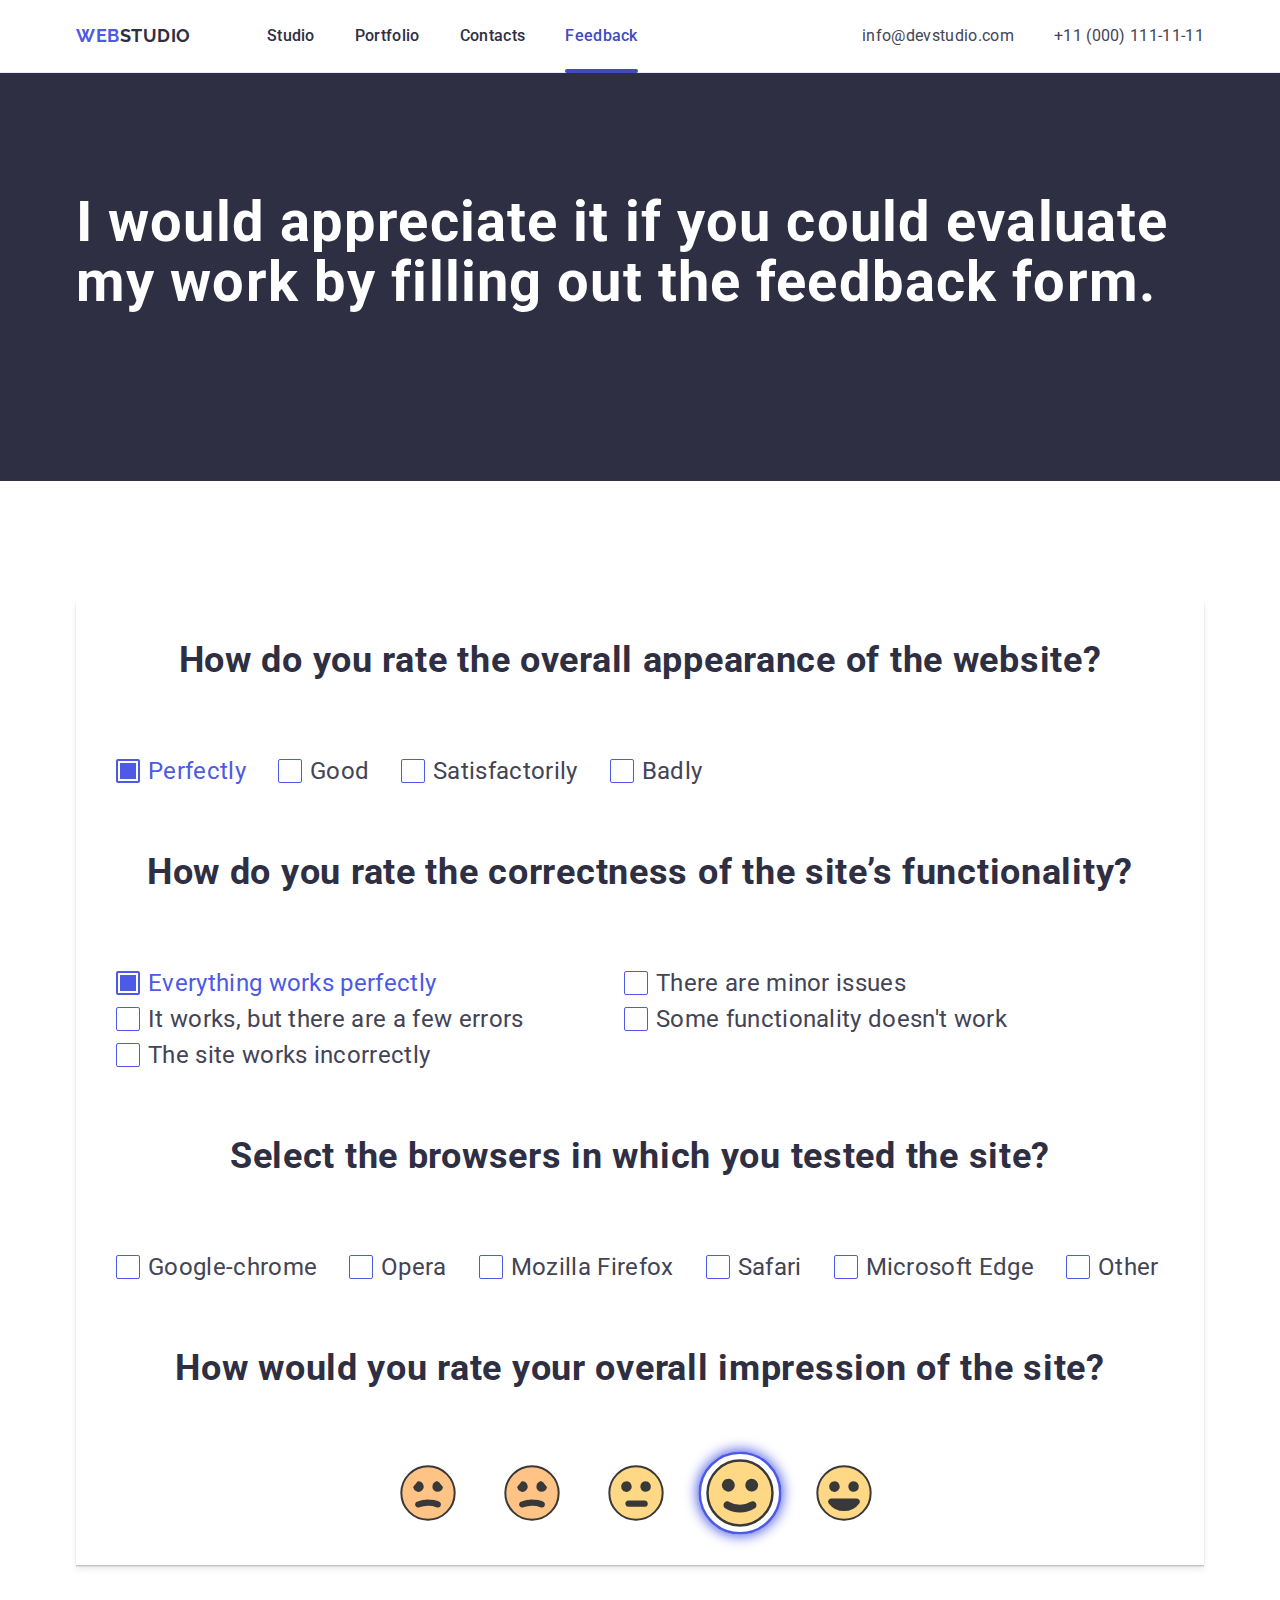
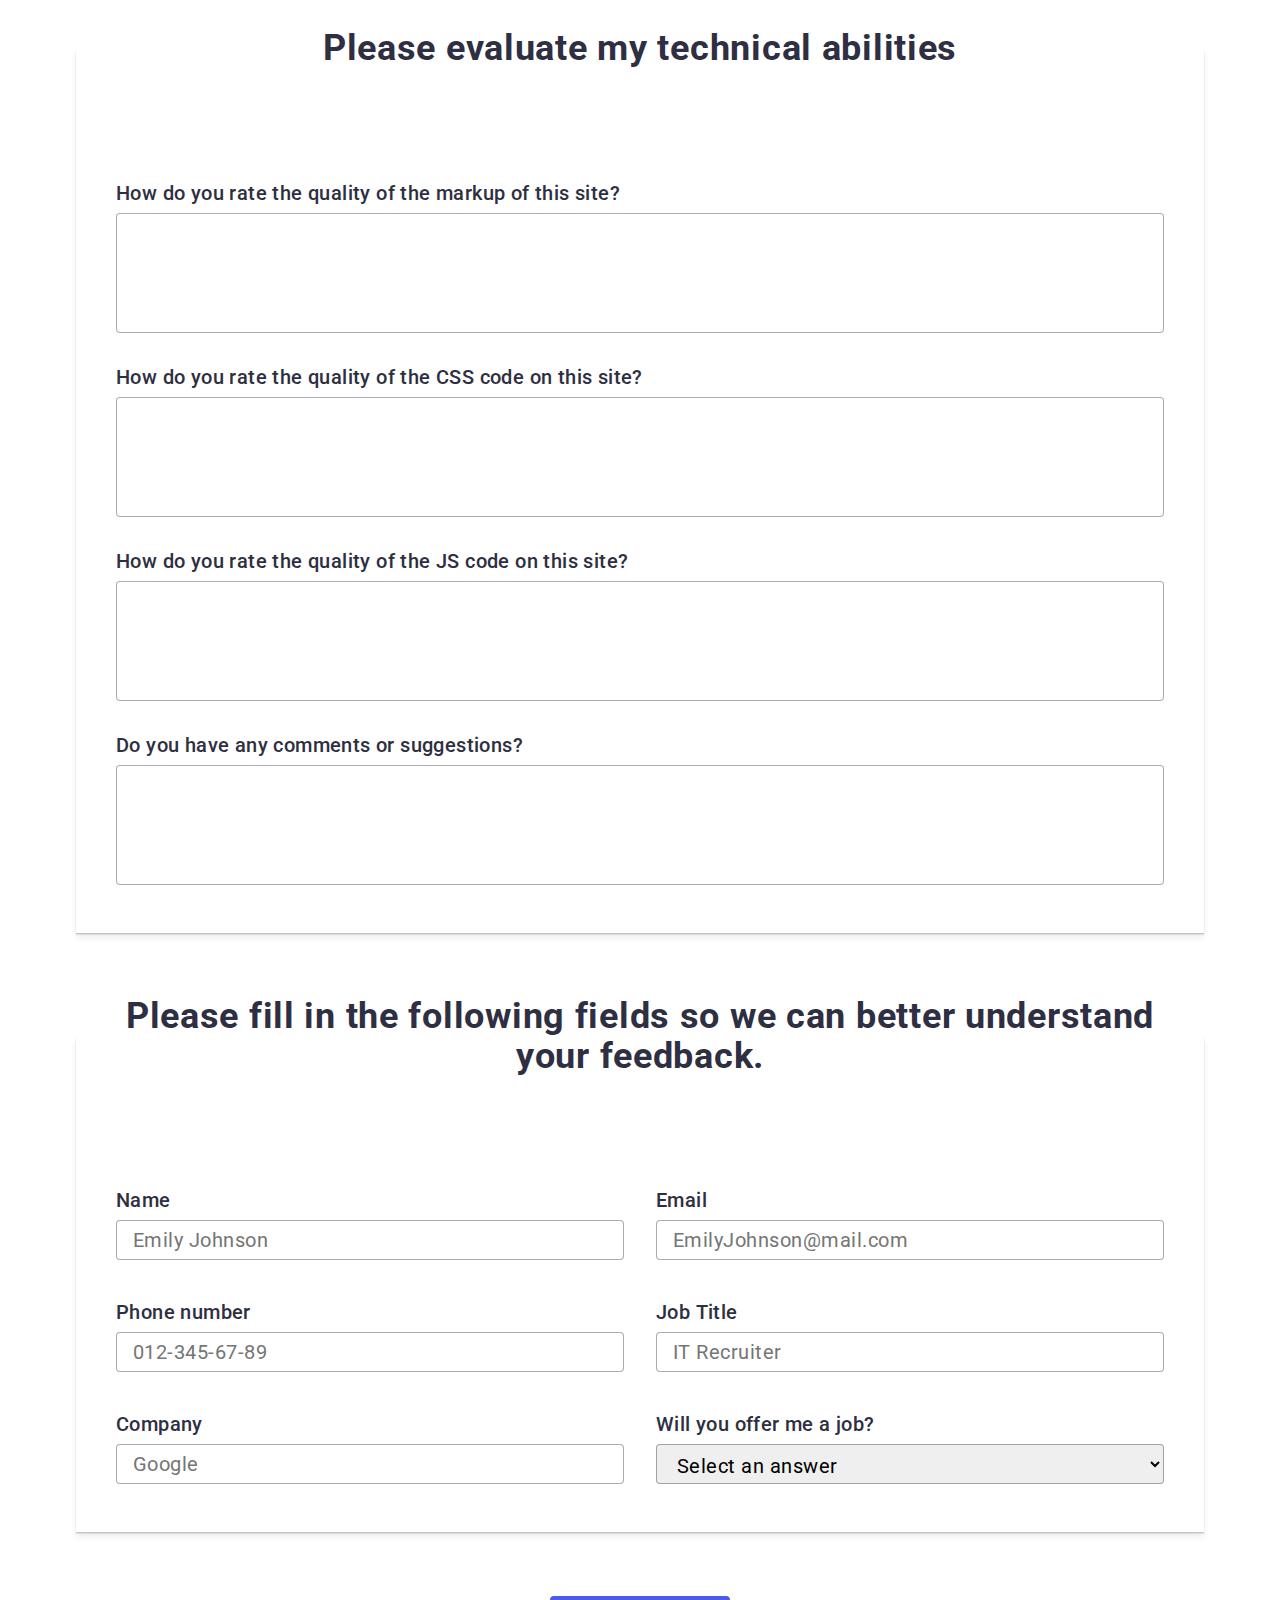
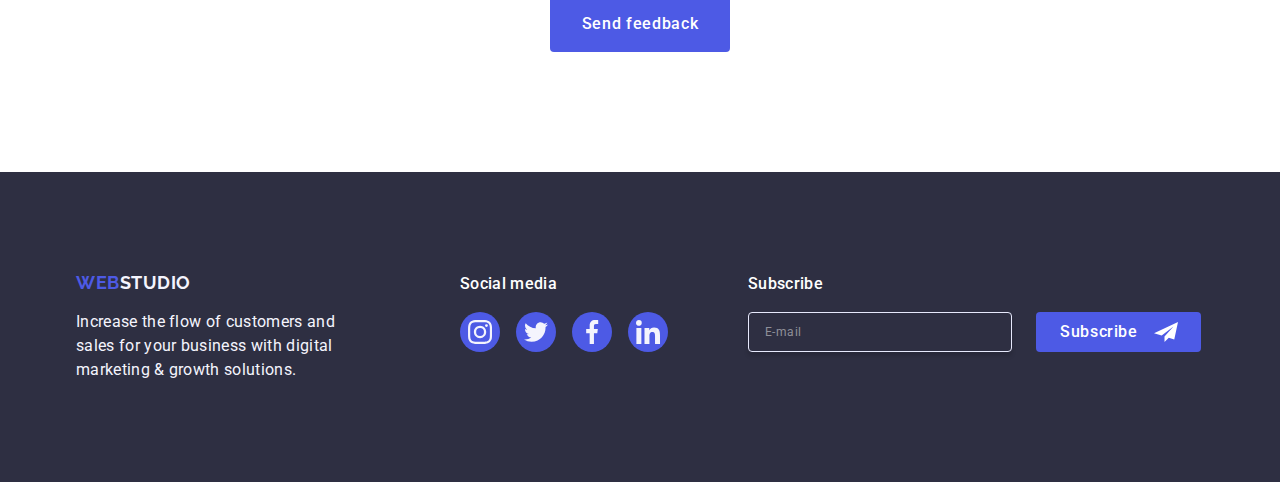
==== commit 8805497e: "add base and common sass" ====
--- a/feedback.html
+++ b/feedback.html
@@ -18,37 +18,40 @@
     <link rel="stylesheet" href="https://cdn.jsdelivr.net/npm/modern-normalize@2.0.0/modern-normalize.min.css">
     <link rel="stylesheet" href="./css/common.css">
     <link rel="stylesheet" href="./css/feedback.css">
+    <link rel="stylesheet" href="./css/main.min.css">
 </head>
 
 <body>
     <div class="page-container">
         <header class="page-header">
             <div class="container">
-                <div class="page-header-wrap">
-                    <nav class="main-nav">
-                        <a href="./index.html" class="link logo">
-                            <span class="logo-accent">Web</span>Studio
+                <div class="page-header__wrap">
+                    <nav class="page-header__nav">
+                        <a href="./index.html" class="logo">
+                            <span class="logo__accent-text">Web</span>Studio
                         </a>
 
-                        <ul class="list site-nav">
-                            <li><a href="./index.html" class="nav-link link ">Studio</a></li>
-
-                            <li><a href="./index.html#portfolio" class="nav-link link">Portfolio</a></li>
-
-                            <li><a href="./index.html#contacts" class="nav-link link">Contacts</a></li>
-
-                            <li><a href="./feedback.html" class="nav-link link current">Feedback</a></li>
+                        <ul class="site-nav">
+                            <li><a href="./index.html" class="site-nav__link">Studio</a></li>
+
+                            <li><a href="#portfolio" class="site-nav__link">Portfolio</a></li>
+
+                            <li><a href="#contacts" class="site-nav__link">Contacts</a></li>
+
+                            <li><a href="./feedback.html" class="site-nav__link site-nav__link--current">Feedback</a>
+                            </li>
+
                         </ul>
                     </nav>
 
-                    <ul class="list contacts-list">
+                    <ul class="contacts">
                         <li>
                             <a href="mailto:info@devstudio.com" target="_blank"
-                                class="link contacts-link">info@devstudio.com</a>
+                                class="contacts__link">info@devstudio.com</a>
                         </li>
 
                         <li>
-                            <a href="tel:+110001111111" target="_blank" class="link contacts-link">+11 (000)
+                            <a href="tel:+110001111111" target="_blank" class="contacts__link">+11 (000)
                                 111-11-11</a>
                         </li>
                     </ul>
@@ -57,26 +60,22 @@
         </header>
 
         <main>
-
             <section class="feedback-section section">
                 <div class="container">
-                    <h1 class="main-title">I would appreciate it if you could evaluate my work by
-                        filling out the
+                    <h1 class="main-title">I would appreciate it if you could evaluate my work by filling out the
                         feedback form.</h1>
                 </div>
             </section>
 
             <section class="feedback-form-section section">
                 <div class="container">
+                    <h2 class="visually-hidden">Feedback form</h2>
 
                     <form class="feedback-form" id="feedbackForm">
                         <fieldset class="feedback-user-experience fieldset-reset">
                             <fieldset class="fieldset-reset fieldset-view">
-                                <!-- <p>Як ви оцінюєте загальний вигляд сайту?</p> -->
-                                <legend class="site-view-title section-title form-section-title"> How do you rate the
-                                    overall appearance of
-                                    the
-                                    website?
+                                <legend class="site-view-title title form-section-title"> How do you rate the
+                                    overall appearance of the website?
                                 </legend>
 
                                 <ul class="site-view-list list">
@@ -128,13 +127,8 @@
                             </fieldset>
 
                             <fieldset class="fieldset-reset fieldset-view">
-                                <!-- <p class="functionality-question">Як ви оцінюєте коректність роботи функціональністі
-                                    сайту?
-                                </p> -->
-                                <legend class="functionality-question section-title form-section-title">How do you rate
-                                    the correctness of
-                                    the site’s
-                                    functionality?
+                                <legend class="functionality-question title form-section-title">How do you rate
+                                    the correctness of the site’s functionality?
                                 </legend>
 
                                 <ul class="site-view-list site-view-list-cols list">
@@ -196,8 +190,7 @@
                             </fieldset>
 
                             <fieldset class="fieldset-reset fieldset-view">
-                                <!-- <p class="browsers">Виберіть браузери, в яких ви перевіряли сайт?</p> -->
-                                <legend class="browsers section-title form-section-title">Select the browsers in which
+                                <legend class="browsers title form-section-title">Select the browsers in which
                                     you tested the site?
                                 </legend>
 
@@ -284,11 +277,8 @@
                             </fieldset>
 
                             <fieldset class="fieldset-reset fieldset-view">
-                                <!-- <p class="functionality-question">Як би ви оцінили своє загальне враження від сайту?</p> -->
-                                <legend class="section-title form-section-title">How would you rate your overall
-                                    impression
-                                    of the
-                                    site?
+                                <legend class="title form-section-title">How would you rate your overall
+                                    impression of the site?
                                 </legend>
 
                                 <ul class="site-view-list site-view-list-smiles list">
@@ -349,14 +339,11 @@
                                         </label>
                                     </li>
                                 </ul>
-
                             </fieldset>
-
                         </fieldset>
 
                         <fieldset class="feedback-technical-experience fieldset-reset">
-                            <legend class="site-view-title section-title form-section-title">Please evaluate
-                                my
+                            <legend class="site-view-title title form-section-title">Please evaluate my
                                 technical abilities
                             </legend>
 
@@ -364,9 +351,7 @@
                                 <li>
                                     <label class="subtitle hard-skills-box">
                                         <span class="hard-skills-desc">
-                                            How do you rate the
-                                            quality of the markup of this
-                                            site?
+                                            How do you rate the quality of the markup of this site?
                                         </span>
 
                                         <textarea name="html" class="hard-skills-field"></textarea>
@@ -376,9 +361,7 @@
                                 <li>
                                     <label class="subtitle hard-skills-box">
                                         <span class="hard-skills-desc">
-                                            How do you rate the
-                                            quality of the CSS code on this
-                                            site?
+                                            How do you rate the quality of the CSS code on this site?
                                         </span>
 
                                         <textarea name="css" class="hard-skills-field"></textarea>
@@ -388,9 +371,7 @@
                                 <li>
                                     <label class="subtitle hard-skills-box">
                                         <span class="hard-skills-desc">
-                                            How do you rate the
-                                            quality of the JS code on this
-                                            site?
+                                            How do you rate the quality of the JS code on this site?
                                         </span>
 
                                         <textarea name="js" class="hard-skills-field"></textarea>
@@ -410,7 +391,7 @@
                         </fieldset>
 
                         <fieldset class="feedback-contact-info fieldset-reset">
-                            <legend class="site-view-title section-title form-section-title">Please fill in the
+                            <legend class="site-view-title title form-section-title">Please fill in the
                                 following fields so we can better
                                 understand
                                 your feedback.
@@ -473,62 +454,66 @@
 
         <footer class="page-footer">
             <div class="container">
-                <div class="footer-wrap">
-                    <div class="footer-promo">
-                        <a href="./index.html" class="link logo logo-inversion">
-                            <span class="logo-accent">Web</span>Studio
+                <div class="page-footer__wrap">
+                    <div class="page-footer__promo-box">
+                        <a href="./index.html" class="logo logo--inversion">
+                            <span class="logo__accent-text">Web</span>Studio
                         </a>
 
-                        <b class="footer-label">Increase the flow of customers and sales for your business with digital
+                        <b class="page-footer__label">Increase the flow of customers and sales for your business with
+                            digital
                             marketing
                             &#38; growth
                             solutions.
                         </b>
                     </div>
 
-                    <div class="footer-social">
-                        <p class="footer-subtitle">Social media</p>
-
-                        <ul class="social-links list">
-                            <li class="social-item">
-                                <a href="https://www.instagram.com/" class="social-link" aria-label="Go to Instagram"
-                                    target="_blank" rel="noopener nofollow" title="Go to Instagram">
+                    <div class="page-footer__social-box">
+                        <p class="page-footer__title">Social media</p>
+
+                        <ul class="social-list page-footer__social-list">
+                            <li>
+                                <a href="https://www.instagram.com/" class="social-list__link"
+                                    aria-label="Go to Instagram" target="_blank" rel="noopener nofollow"
+                                    title="Go to Instagram">
                                     <span class="visually-hidden">Go to Instagram</span>
 
-                                    <svg width="24" height="24" class="social-icon">
+                                    <svg width="24" height="24" class="social-list__icon">
                                         <use href="./imgs/icons.svg#icon-instagram"></use>
                                     </svg>
                                 </a>
                             </li>
 
-                            <li class="social-item">
-                                <a href="https://x.com/" class="social-link" aria-label="Go to Twitter" target="_blank"
-                                    rel="noopener nofollow" title="Go to Twitter">
+                            <li>
+                                <a href="https://x.com/" class="social-list__link" aria-label="Go to Twitter"
+                                    target="_blank" rel="noopener nofollow" title="Go to Twitter">
                                     <span class="visually-hidden">Go to Twitter</span>
 
-                                    <svg width="24" height="24" class="social-icon">
+                                    <svg width="24" height="24" class="social-list__icon">
                                         <use href="./imgs/icons.svg#icon-twitter"></use>
                                     </svg>
                                 </a>
                             </li>
 
-                            <li class="social-item">
-                                <a href="https://www.facebook.com/" class="social-link" aria-label="Go to Facebook"
-                                    target="_blank" rel="noopener nofollow" title="Go to Facebook">
+                            <li>
+                                <a href="https://www.facebook.com/" class="social-list__link"
+                                    aria-label="Go to Facebook" target="_blank" rel="noopener nofollow"
+                                    title="Go to Facebook">
                                     <span class="visually-hidden">Go to Facebook</span>
 
-                                    <svg width="24" height="24" class="social-icon">
+                                    <svg width="24" height="24" class="social-list__icon">
                                         <use href="./imgs/icons.svg#icon-facebook"></use>
                                     </svg>
                                 </a>
                             </li>
 
-                            <li class="social-item">
-                                <a href="https://www.linkedin.com/" class="social-link" aria-label="Go to Linkedin"
-                                    target="_blank" rel="noopener nofollow" title="Go to Linkedin">
+                            <li>
+                                <a href="https://www.linkedin.com/" class="social-list__link"
+                                    aria-label="Go to Linkedin" target="_blank" rel="noopener nofollow"
+                                    title="Go to Linkedin">
                                     <span class="visually-hidden">Go to Linkedin</span>
 
-                                    <svg width="24" height="24" class="social-icon">
+                                    <svg width="24" height="24" class="social-list__icon">
                                         <use href="./imgs/icons.svg#icon-linkedin"></use>
                                     </svg>
                                 </a>
@@ -536,14 +521,14 @@
                         </ul>
                     </div>
 
-                    <div class="footer-subscribe">
-                        <p class="footer-subtitle">Subscribe</p>
+                    <div class="page-footer__subscribe-box">
+                        <p class="page-footer__title">Subscribe</p>
 
                         <form name="subscribe-form" class="subscribe-form">
-                            <input type="email" class="subscribe-input" placeholder="E-mail">
-
-                            <button type="submit" class="button subscribe-btn">Subscribe
-                                <svg class="subscribe-icon" width="24" height="24">
+                            <input type="email" class="subscribe-form__input" placeholder="E-mail">
+
+                            <button type="submit" class="button subscribe-form__button">Subscribe
+                                <svg class="subscribe-form__icon" width="24" height="24">
                                     <use href="./imgs/icons.svg#icon-arrow"></use>
                                 </svg>
                             </button>
--- a/css/common.css
+++ b/css/common.css
@@ -26,7 +26,7 @@
   --animation: 250ms cubic-bezier(0.4, 0, 0.2, 1);
 }
 
-html {
+/* html {
   scroll-behavior: smooth;
 }
 
@@ -74,59 +74,46 @@
 
 textarea {
   resize: none;
-}
-
-.page-container {
+} */
+
+/* .page-container {
   display: flex;
   flex-direction: column;
   height: 100vh;
-}
-
-.visually-hidden {
-  position: absolute;
-  white-space: nowrap;
-  width: 1px;
-  height: 1px;
-  overflow: hidden;
-  border: 0;
-  padding: 0;
-  clip: rect(0 0 0 0);
-  clip-path: inset(50%);
-  margin: -1px;
-}
-
-.container {
+} */
+
+/* .container {
   max-width: 1158px;
   padding-left: 15px;
   padding-right: 15px;
   margin-left: auto;
   margin-right: auto;
-}
-
-.section {
+} */
+
+/* .section {
   padding-top: 120px;
   padding-bottom: 120px;
-}
-
-.list {
+} */
+
+/* .list {
   list-style-type: none;
 }
 
 .link {
   color: currentColor;
   text-decoration: none;
-}
-
-.main-title {
+} */
+
+/* .main-title {
   margin-bottom: 48px;
 
   color: var(--light-text-color);
   font-size: 56px;
   line-height: 1.07;
   letter-spacing: 1.12px;
-}
-
-.section-title {
+} */
+
+/* .section-title {
   margin-bottom: 72px;
 
   color: var(--secondary-text-color);
@@ -135,9 +122,9 @@
   font-weight: 700;
   line-height: 1.11;
   letter-spacing: 0.72px;
-}
-
-.subtitle {
+} */
+
+/* .subtitle {
   margin-bottom: 8px;
 
   color: var(--secondary-text-color);
@@ -145,9 +132,9 @@
   font-weight: 500;
   line-height: 1.2;
   letter-spacing: 0.4px;
-}
-
-.logo {
+} */
+
+/* .logo {
   font-family: "Raleway", sans-serif;
   font-size: 18px;
   font-weight: 700;
@@ -162,9 +149,9 @@
 
 .logo-accent {
   color: var(--accent-color);
-}
-
-.button {
+} */
+
+/* .button {
   padding: 16px 32px;
   border: none;
   border-radius: 4px;
@@ -183,44 +170,44 @@
 .button:hover,
 .button:focus {
   background-color: var(--accent-color-dark);
-}
+} */
 
 /* header */
 
-.page-header {
+/* .page-header {
   border-bottom: 1px solid var(--border-light-color);
 }
 
 .page-header-wrap {
   display: flex;
   align-items: center;
-}
-
-.page-header-wrap .link {
+} */
+
+/* .page-header__wrap .link {
   display: block;
   padding-top: 24px;
   padding-bottom: 24px;
-}
-
-.main-nav {
+} */
+
+/* .page-header__nav {
   display: flex;
   align-items: center;
 
   color: var(--secondary-text-color);
   font-weight: 500;
-}
-
-.site-nav {
+} */
+
+/* .site-nav {
   display: flex;
   gap: 40px;
   margin-left: 76px;
 }
 
-.current {
+.site-nav__link--current {
   position: relative;
 }
 
-.current::after {
+.site-nav__link--current::after {
   position: absolute;
   top: calc(100% - 3px);
   left: 0;
@@ -234,50 +221,57 @@
   border-radius: 2px;
 }
 
-.nav-link {
+.site-nav__link {
+  display: block;
+  padding-top: 24px;
+  padding-bottom: 24px;
+
   transition: color var(--animation);
 }
 
-.nav-link:hover,
-.nav-link:focus {
+.site-nav__link:hover,
+.site-nav__link:focus {
   color: var(--accent-color-dark);
 }
 
-.nav-link.current {
+.site-nav__link.site-nav__link--current {
   color: var(--accent-color-dark);
-}
-
-.contacts-list {
+} */
+
+/* .contacts {
   display: flex;
   align-items: center;
   margin-left: auto;
   column-gap: 40px;
 }
 
-.contacts-link {
+.contacts__link {
+  padding-top: 24px;
+  padding-bottom: 24px;
+
   transition: color var(--animation);
 }
 
-.contacts-link:hover,
-.contacts-link:focus {
+.contacts__link:hover,
+.contacts__link:focus {
   color: var(--accent-color-dark);
-}
+} */
 
 /* /header */
 
 /* page-footer */
 
-.page-footer {
+/* .page-footer {
   padding-top: 100px;
   padding-bottom: 100px;
   background-color: var(--dark-bg-color);
 }
 
-.footer-wrap {
-  display: flex;
-}
-
-.footer-promo {
+.page-footer__wrap {
+  display: flex;
+}
+
+.page-footer__promo-box {
   display: flex;
   flex-direction: column;
   row-gap: 16px;
@@ -285,32 +279,32 @@
   margin-right: 120px;
 }
 
-.footer-label {
+.page-footer__label {
   color: var(--light-invercion-text);
   font-weight: 400;
 }
 
-.footer-subtitle {
+.page-footer__title {
   margin-bottom: 16px;
 
   color: var(--primary-bg-color);
   font-weight: 500;
 }
 
-.footer-social {
+.page-footer__social-box {
   margin-right: 80px;
 }
 
-.page-footer .social-links {
+.page-footer__social-links {
   column-gap: 16px;
-}
-
-.subscribe-form {
+} */
+
+/* .subscribe-form {
   display: flex;
   column-gap: 24px;
 }
 
-.subscribe-input {
+.subscribe-form__input {
   width: 264px;
   height: 40px;
   padding: 8px 16px;
@@ -326,34 +320,34 @@
   box-shadow: 0px 4px 4px 0px rgba(0, 0, 0, 0.15);
 }
 
-.subscribe-input::placeholder {
+.subscribe-form__input::placeholder {
   color: var(--slate-text-color);
 }
 
-.subscribe-btn {
+.subscribe-form__icon {
+  flex-shrink: 0;
+} */
+
+/* .subscribe-form__button {
   display: flex;
   align-items: center;
   column-gap: 16px;
   padding: 8px 24px;
   width: 165px;
   min-width: auto;
-}
-
-.subscribe-icon {
-  flex-shrink: 0;
-}
+} */
 
 /* /page-footer */
 
 /* social */
-.social-links {
+/* .social-list {
   display: flex;
   justify-content: center;
   flex-wrap: wrap;
   gap: 24px;
 }
 
-.social-link {
+.social-list__link {
   display: inline-flex;
   justify-content: center;
   align-items: center;
@@ -368,14 +362,14 @@
   transition: background-color var(--animation);
 }
 
-.social-links a.social-link:hover,
-.social-links a.social-link:focus {
+.social-list a.social-list__link:hover,
+.social-list a.social-list__link:focus {
   background-color: var(--accent-color-socials);
 }
 
-.social-icon {
+.social-list__icon {
   fill: currentColor;
-}
+} */
 
 /* /social */
 
--- a/css/main.min.css
+++ b/css/main.min.css
@@ -0,0 +1 @@
+.visually-hidden{position:absolute;white-space:nowrap;width:1px;height:1px;overflow:hidden;border:0;padding:0;clip:rect(0 0 0 0);-webkit-clip-path:inset(50%);clip-path:inset(50%);margin:-1px}html{scroll-behavior:smooth}body{background-color:#fff;color:#434455;font-family:"Roboto",sans-serif;line-height:1.5;letter-spacing:.32px}h1,h2,h3,h4,h5,h6,p{margin-top:0;margin-bottom:0}ul,ol{margin-top:0;margin-bottom:0;padding-left:0;list-style-type:none}img{display:block;max-width:100%}button{color:currentColor;cursor:pointer}main{-webkit-box-flex:1;-ms-flex-positive:1;flex-grow:1}a{color:currentColor;text-decoration:none}textarea{resize:none}.page-container{display:-webkit-box;display:-ms-flexbox;display:flex;-webkit-box-orient:vertical;-webkit-box-direction:normal;-ms-flex-direction:column;flex-direction:column;height:100vh}.container{max-width:1158px;padding-left:15px;padding-right:15px;margin-left:auto;margin-right:auto}.section{padding-top:120px;padding-bottom:120px}.main-title{margin-bottom:48px;color:#fff;font-size:56px;line-height:1.07;letter-spacing:1.12px}.title{margin-bottom:72px;color:#2e2f42;text-align:center;font-size:36px;font-weight:700;line-height:1.11;letter-spacing:.72px}.subtitle{margin-bottom:8px;color:#2e2f42;font-size:20px;font-weight:500;line-height:1.2;letter-spacing:.4px}.logo{font-family:"Raleway",sans-serif;font-size:18px;font-weight:700;line-height:1.17;letter-spacing:.54px;text-transform:uppercase}.logo--inversion{color:#f4f4fd}.logo__accent-text{color:#4d5ae5}.button{padding:16px 32px;border:none;border-radius:4px;min-width:169px;background-color:#4d5ae5;color:#fff;font-weight:500;line-height:1.5;letter-spacing:.64px;-webkit-transition:background-color 250ms cubic-bezier(0.4, 0, 0.2, 1);transition:background-color 250ms cubic-bezier(0.4, 0, 0.2, 1)}.button:hover,.button:focus{background-color:#404bbf}.subscribe-form__button{display:-webkit-box;display:-ms-flexbox;display:flex;-webkit-box-align:center;-ms-flex-align:center;align-items:center;-webkit-column-gap:16px;-moz-column-gap:16px;column-gap:16px;padding:8px 24px;width:165px;min-width:auto}.subscribe-form{display:-webkit-box;display:-ms-flexbox;display:flex;-webkit-column-gap:24px;-moz-column-gap:24px;column-gap:24px}.subscribe-form__input{width:264px;height:40px;padding:8px 16px;border-radius:4px;border:1px solid #e7e9fc;color:#fff;font-size:12px;line-height:2;letter-spacing:.48px;background-color:#2e2f42;-webkit-box-shadow:0px 4px 4px 0px rgba(0,0,0,.15);box-shadow:0px 4px 4px 0px rgba(0,0,0,.15)}.subscribe-form__input::-webkit-input-placeholder{color:#8e8f99}.subscribe-form__input::-moz-placeholder{color:#8e8f99}.subscribe-form__input:-ms-input-placeholder{color:#8e8f99}.subscribe-form__input::-ms-input-placeholder{color:#8e8f99}.subscribe-form__input::placeholder{color:#8e8f99}.subscribe-form__icon{-ms-flex-negative:0;flex-shrink:0}.social-list{display:-webkit-box;display:-ms-flexbox;display:flex;-webkit-box-pack:center;-ms-flex-pack:center;justify-content:center;-ms-flex-wrap:wrap;flex-wrap:wrap;gap:24px}.social-list__link{display:-webkit-inline-box;display:-ms-inline-flexbox;display:inline-flex;-webkit-box-pack:center;-ms-flex-pack:center;justify-content:center;-webkit-box-align:center;-ms-flex-align:center;align-items:center;width:40px;height:40px;border-radius:50%;color:#f4f4fd;background-color:#4d5ae5;-webkit-transition:background-color 250ms cubic-bezier(0.4, 0, 0.2, 1);transition:background-color 250ms cubic-bezier(0.4, 0, 0.2, 1)}.social-list a.social-list__link:hover,.social-list a.social-list__link:focus{background-color:#31d0aa}.social-list__icon{fill:currentColor}.page-header{border-bottom:1px solid #e7e9fc}.page-header__wrap{display:-webkit-box;display:-ms-flexbox;display:flex;-webkit-box-align:center;-ms-flex-align:center;align-items:center}.page-header__nav{display:-webkit-box;display:-ms-flexbox;display:flex;-webkit-box-align:center;-ms-flex-align:center;align-items:center;color:#2e2f42;font-weight:500}.site-nav{display:-webkit-box;display:-ms-flexbox;display:flex;gap:40px;margin-left:76px}.site-nav__link{display:block;padding-top:24px;padding-bottom:24px;-webkit-transition:color 250ms cubic-bezier(0.4, 0, 0.2, 1);transition:color 250ms cubic-bezier(0.4, 0, 0.2, 1)}.site-nav__link:hover,.site-nav__link:focus{color:#404bbf}.site-nav__link--current{position:relative}.site-nav__link--current::after{position:absolute;top:calc(100% - 3px);left:0;content:"";display:inline-block;width:100%;height:4px;background-color:#404bbf;border-radius:2px}.site-nav__link.site-nav__link--current{color:#404bbf}.contacts{display:-webkit-box;display:-ms-flexbox;display:flex;-webkit-box-align:center;-ms-flex-align:center;align-items:center;margin-left:auto;-webkit-column-gap:40px;-moz-column-gap:40px;column-gap:40px}.contacts__link{padding-top:24px;padding-bottom:24px;-webkit-transition:color 250ms cubic-bezier(0.4, 0, 0.2, 1);transition:color 250ms cubic-bezier(0.4, 0, 0.2, 1)}.contacts__link:hover,.contacts__link:focus{color:#404bbf}.page-footer{padding-top:100px;padding-bottom:100px;background-color:#2e2f42}.page-footer__wrap{display:-webkit-box;display:-ms-flexbox;display:flex}.page-footer__promo-box{display:-webkit-box;display:-ms-flexbox;display:flex;-webkit-box-orient:vertical;-webkit-box-direction:normal;-ms-flex-direction:column;flex-direction:column;row-gap:16px;width:264px;margin-right:120px}.page-footer__label{color:#f4f4fd;font-weight:400}.page-footer__title{margin-bottom:16px;color:#fff;font-weight:500}.page-footer__social-box{margin-right:80px}.page-footer__social-list{-webkit-column-gap:16px;-moz-column-gap:16px;column-gap:16px}/*# sourceMappingURL=main.min.css.map */